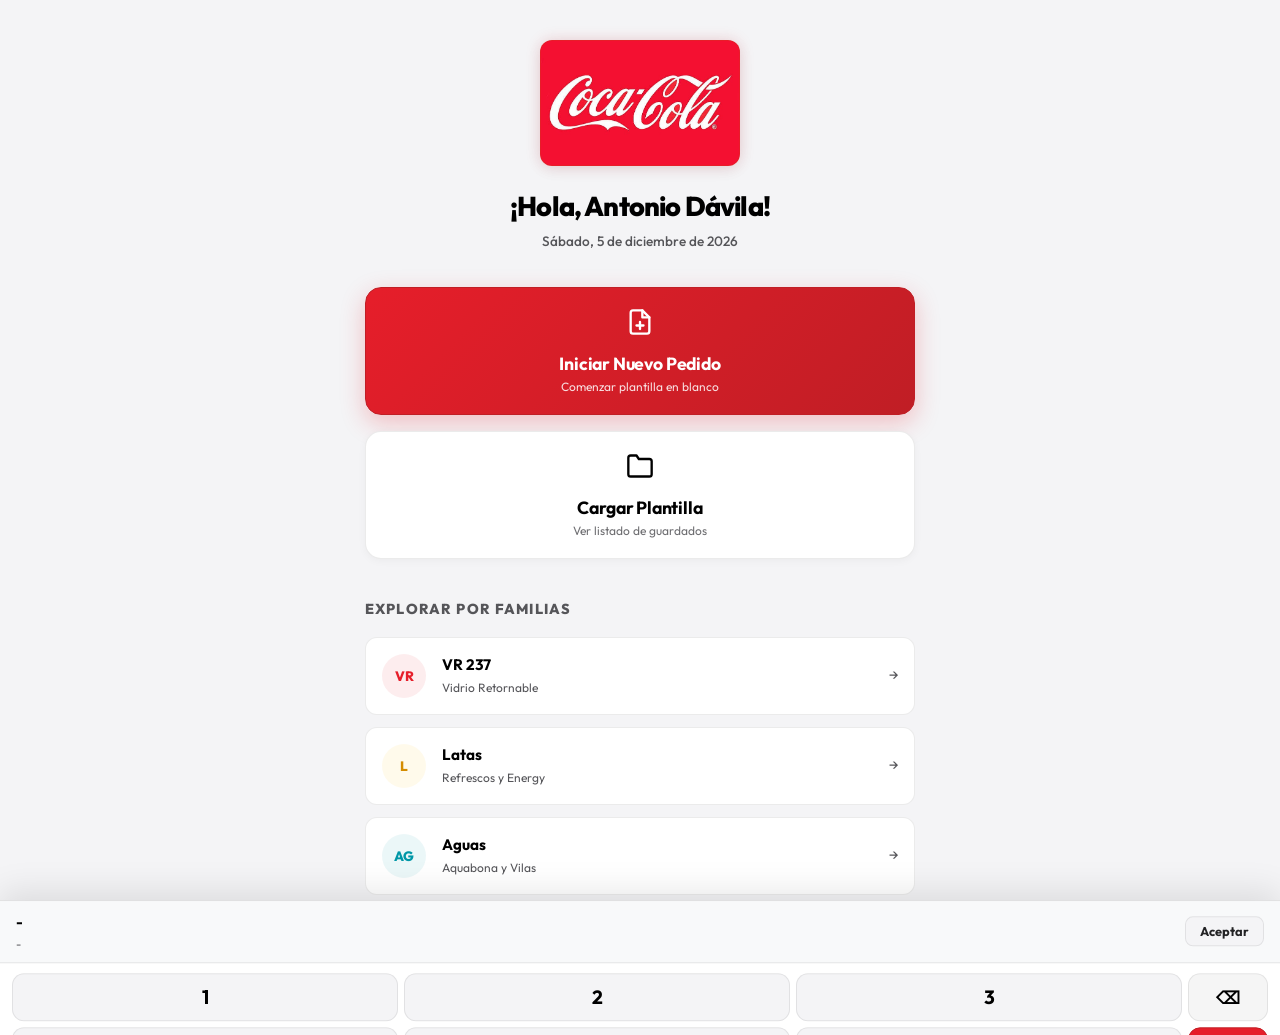
==== index.html @ 8aaececc "Add files via upload" ====
<!DOCTYPE html>
<html lang="es">
<head>
  <meta charset="UTF-8">
  <meta name="viewport" content="width=device-width, initial-scale=1.0, maximum-scale=1.0, user-scalable=no, viewport-fit=cover">
  <meta name="apple-mobile-web-app-capable" content="yes">
  <meta name="apple-mobile-web-app-status-bar-style" content="default">
  <meta name="apple-mobile-web-app-title" content="Coca-Cola Plantillas">
  <meta name="theme-color" content="#F4F4F6">
  <link rel="manifest" href="manifest.json">
  <meta name="format-detection" content="telephone=no">
  <title>Coca-Cola Plantillas</title>
  <link rel="icon" href="assets/icon.svg" type="image/svg+xml">
  <link rel="apple-touch-icon" href="assets/cocacola_icon.png">
  <link rel="preconnect" href="https://fonts.googleapis.com">
  <link rel="preconnect" href="https://fonts.gstatic.com" crossorigin>
  <link href="https://fonts.googleapis.com/css2?family=Outfit:wght@300;400;500;600;700;800&display=swap" rel="stylesheet">
  <link rel="stylesheet" href="css/styles.css">
</head>
<body>

  <!-- Dashboard de Bienvenida -->
  <div id="dashboard-view" class="dashboard-view">
    <div class="dashboard-content">
      <div class="dashboard-header">
        <div class="dashboard-brand-banner">
          <img src="assets/logo.jpg" alt="Coca-Cola" class="brand-logo-img">
        </div>
        <h1 class="welcome-title" id="welcome-title">¡Hola, Antonio Dávila!</h1>
        <p class="welcome-date" id="welcome-date">-</p>
      </div>
      
      <div class="dashboard-actions-grid">
        <button class="dash-btn btn-primary-dash" onclick="startOrder('all')">
          <span class="dash-btn-icon">
            <svg width="28" height="28" viewBox="0 0 24 24" fill="none" stroke="currentColor" stroke-width="2" stroke-linecap="round" stroke-linejoin="round" style="display: block; margin: 0 auto 8px;">
              <path d="M14 2H6a2 2 0 0 0-2 2v16a2 2 0 0 0 2 2h12a2 2 0 0 0 2-2V8z"></path>
              <polyline points="14 2 14 8 20 8"></polyline>
              <line x1="12" y1="18" x2="12" y2="12"></line>
              <line x1="9" y1="15" x2="15" y2="15"></line>
            </svg>
          </span>
          <span class="dash-btn-text">Iniciar Nuevo Pedido</span>
          <span class="dash-btn-sub">Comenzar plantilla en blanco</span>
        </button>
        
        <button class="dash-btn btn-secondary-dash" onclick="showLoadModal()">
          <span class="dash-btn-icon">
            <svg width="28" height="28" viewBox="0 0 24 24" fill="none" stroke="currentColor" stroke-width="2" stroke-linecap="round" stroke-linejoin="round" style="display: block; margin: 0 auto 8px;">
              <path d="M22 19a2 2 0 0 1-2 2H4a2 2 0 0 1-2-2V5a2 2 0 0 1 2-2h5l2 3h9a2 2 0 0 1 2 2z"></path>
            </svg>
          </span>
          <span class="dash-btn-text">Cargar Plantilla</span>
          <span class="dash-btn-sub">Ver listado de guardados</span>
        </button>
      </div>
      
      <div class="dashboard-section-title">Explorar por Familias</div>
      <div class="dashboard-groups-grid">
        <div class="dash-group-card card-vr237" onclick="startOrder('vr237')">
          <div class="dash-card-icon" style="color: var(--red); font-size: 0.85rem; font-weight: 800;">VR</div>
          <div class="dash-card-info">
            <span class="dash-card-name">VR 237</span>
            <span class="dash-card-desc">Vidrio Retornable</span>
          </div>
          <div class="dash-card-arrow">&rarr;</div>
        </div>
        
        <div class="dash-group-card card-latas" onclick="startOrder('latas')">
          <div class="dash-card-icon" style="color: var(--gold); font-size: 0.85rem; font-weight: 800;">L</div>
          <div class="dash-card-info">
            <span class="dash-card-name">Latas</span>
            <span class="dash-card-desc">Refrescos y Energy</span>
          </div>
          <div class="dash-card-arrow">&rarr;</div>
        </div>
        
        <div class="dash-group-card card-agua" onclick="startOrder('agua')">
          <div class="dash-card-icon" style="color: var(--teal); font-size: 0.85rem; font-weight: 800;">AG</div>
          <div class="dash-card-info">
            <span class="dash-card-name">Aguas</span>
            <span class="dash-card-desc">Aquabona y Vilas</span>
          </div>
          <div class="dash-card-arrow">&rarr;</div>
        </div>
      </div>
    </div>
  </div>

  <!-- Vista del Catálogo (Oculta al inicio) -->
  <div id="catalog-view" class="catalog-view hidden">
    <header id="app-header">
      <div class="header-left">
        <div class="logo-area circle-logo-container">
          <img src="assets/logo.jpg" alt="Coca-Cola" class="header-logo-img">
        </div>
        <div class="header-title-group">
          <div class="header-title-row">
            <h1 class="header-title">Plantilla de Pedidos</h1>
            <span class="header-badge-c">
              <span class="status-dot"></span>
              <span id="currentLocationText">Badajoz</span>
            </span>
          </div>
          <span class="header-date" id="currentDate"></span>
        </div>
        <div class="header-summary-group hidden" id="headerSummaryGroup">
          <span class="header-summary-text" id="headerSummaryText">Cliente • 0 Cajas • 0,00 €</span>
        </div>
      </div>
      <div class="header-actions">
        <div class="header-btn-group">
          <button class="header-btn" id="btnNew" title="Nueva plantilla">
            <svg width="18" height="18" viewBox="0 0 24 24" fill="none" stroke="currentColor" stroke-width="2" stroke-linecap="round">
              <line x1="12" y1="5" x2="12" y2="19"></line>
              <line x1="5" y1="12" x2="19" y2="12"></line>
            </svg>
          </button>
          <button class="header-btn" id="btnClearQty" title="Poner cantidades a cero">
            <svg width="18" height="18" viewBox="0 0 24 24" fill="none" stroke="currentColor" stroke-width="2" stroke-linecap="round" stroke-linejoin="round">
              <path d="M18.42 15.61a2.1 2.1 0 0 1 0 2.97L15.97 21H3v-4.5L13.1 6.4a2.1 2.1 0 0 1 2.97 0z"></path>
              <path d="M9 15h12"></path>
            </svg>
          </button>
          <button class="header-btn" id="btnSave" title="Guardar plantilla">
            <svg width="18" height="18" viewBox="0 0 24 24" fill="none" stroke="currentColor" stroke-width="2" stroke-linecap="round" stroke-linejoin="round">
              <path d="M19 21H5a2 2 0 0 1-2-2V5a2 2 0 0 1 2-2h11l5 5v11a2 2 0 0 1-2 2z"></path>
              <polyline points="17 21 17 13 7 13 7 21"></polyline>
              <polyline points="7 3 7 8 15 8"></polyline>
            </svg>
          </button>
          <button class="header-btn" id="btnLoad" title="Cargar plantilla">
            <svg width="18" height="18" viewBox="0 0 24 24" fill="none" stroke="currentColor" stroke-width="2" stroke-linejoin="round">
              <path d="M22 19a2 2 0 0 1-2 2H4a2 2 0 0 1-2-2V5a2 2 0 0 1 2-2h5l2 3h9a2 2 0 0 1 2 2z"></path>
            </svg>
          </button>
          <button class="header-btn" id="btnPrint" title="Generar PDF / Imprimir">
            <svg width="18" height="18" viewBox="0 0 24 24" fill="none" stroke="currentColor" stroke-width="2" stroke-linecap="round" stroke-linejoin="round">
              <polyline points="6 9 6 2 18 2 18 9"></polyline>
              <path d="M6 18H4a2 2 0 0 1-2-2v-5a2 2 0 0 1 2-2h16a2 2 0 0 1 2 2v5a2 2 0 0 1-2 2h-2"></path>
              <rect x="6" y="14" width="12" height="8"></rect>
            </svg>
          </button>
        </div>
      </div>
    </header>

    <section id="client-info">
      <div class="client-info-row">
        <input type="text" id="clientName" class="client-input" placeholder="Nombre del cliente..." autocomplete="off" spellcheck="false">
        <input type="date" id="effectiveDate" class="date-input">
      </div>
      <div class="client-notes-container">
        <textarea id="orderNotes" class="notes-input" placeholder="Notas y observaciones del pedido (ej: Entregar por la tarde)..." rows="2" autocomplete="off" spellcheck="false"></textarea>
      </div>
    </section>

    <!-- Rápido buscador instantáneo -->
    <div id="search-container" class="search-container">
      <div class="search-box">
        <svg class="search-icon" width="16" height="16" viewBox="0 0 24 24" fill="none" stroke="currentColor" stroke-width="2.5" stroke-linecap="round" stroke-linejoin="round">
          <circle cx="11" cy="11" r="8"></circle>
          <line x1="21" y1="21" x2="16.65" y2="16.65"></line>
        </svg>
        <input type="text" id="searchInput" placeholder="Buscar producto o formato..." autocomplete="off" spellcheck="false">
        <button id="btnClearSearch" class="btn-clear-search hidden">&times;</button>
      </div>
    </div>

    <!-- Navegación táctil por pestañas de formatos -->
    <div id="group-tabs" class="group-tabs">
      <button class="tab-btn active" data-group="all">Todos</button>
      <button class="tab-btn btn-tab-review" data-group="review">Revisión</button>
      <button class="tab-btn" data-group="vr237">VR 237</button>
      <button class="tab-btn" data-group="vr350">VR 350</button>
      <button class="tab-btn" data-group="latas">Latas</button>
      <button class="tab-btn" data-group="medio_litro">Medio L.</button>
      <button class="tab-btn" data-group="dos_litros">2 Litros</button>
      <button class="tab-btn" data-group="zumos">Zumos</button>
      <button class="tab-btn" data-group="agua">Agua</button>
      <button class="tab-btn" data-group="otros">Otros</button>
    </div>

    <main id="product-container">
      <!-- Categories rendered by JavaScript -->
    </main>

    <footer id="totals-bar">
      <div class="totals-content">
        <div class="total-item">
          <span class="total-label">Cajas</span>
          <span class="total-value" id="totalCajas">0</span>
        </div>
        <div class="total-item">
          <span class="total-label">Unidades</span>
          <span class="total-value" id="totalUnidades">0</span>
        </div>
        <div class="total-item">
          <span class="total-label">Fact. Bruta</span>
          <span class="total-value" id="totalBruta">0,00 €</span>
        </div>
        <div class="total-item">
          <span class="total-label">Fact. Neta</span>
          <span class="total-value total-neta" id="totalNeta">0,00 €</span>
        </div>
      </div>
    </footer>

    <!-- Botones Flotantes (FABs) de Compartir -->
    <button id="fab-whatsapp" class="fab-whatsapp" title="Compartir por WhatsApp">
      <svg viewBox="0 0 24 24" width="28" height="28" fill="white">
        <path d="M17.472 14.382c-.297-.149-1.758-.867-2.03-.967-.273-.099-.471-.148-.67.15-.197.297-.767.966-.94 1.164-.173.199-.347.223-.644.075-.297-.15-1.255-.463-2.39-1.475-.883-.788-1.48-1.761-1.653-2.059-.173-.297-.018-.458.13-.606.134-.133.298-.347.446-.52.149-.174.198-.298.298-.497.099-.198.05-.371-.025-.52-.075-.149-.669-1.612-.916-2.207-.242-.579-.487-.5-.669-.51-.173-.008-.371-.01-.57-.01-.198 0-.52.074-.792.372-.272.297-1.04 1.016-1.04 2.479 0 1.462 1.065 2.875 1.213 3.074.149.198 2.096 3.2 5.077 4.487.709.306 1.262.489 1.694.625.712.227 1.36.195 1.871.118.571-.085 1.758-.719 2.006-1.413.248-.694.248-1.289.173-1.413-.074-.124-.272-.198-.57-.347m-5.421 7.403h-.004a9.87 9.87 0 0 1-5.031-1.378l-.361-.214-3.741.982.998-3.648-.235-.374a9.86 9.86 0 0 1-1.51-5.26c.001-5.45 4.436-9.884 9.888-9.884 2.64 0 5.122 1.03 6.988 2.898a9.825 9.825 0 0 1 2.893 6.994c-.003 5.45-4.437 9.884-9.885 9.884m8.413-18.297A11.815 11.815 0 0 0 12.05 0C5.495 0 .16 5.335.157 11.892c0 2.096.547 4.142 1.588 5.945L.057 24l6.305-1.654a11.882 11.882 0 0 0 5.683 1.448h.005c6.554 0 11.89-5.335 11.893-11.893a11.821 11.821 0 0 0-3.48-8.413z"/>
      </svg>
    </button>
    <button id="fab-email" class="fab-email" title="Compartir por Correo (Propuesta)">
      <svg viewBox="0 0 24 24" width="26" height="26" fill="white">
        <path d="M20 4H4c-1.1 0-1.99.9-1.99 2L2 18c0 1.1.9 2 2 2h16c1.1 0 2-.9 2-2V6c0-1.1-.9-2-2-2zm0 4l-8 5-8-5V6l8 5 8-5v2z"/>
      </svg>
    </button>
    <button id="fab-catalog" class="fab-catalog" title="Ver Catálogo Oficial 2025">
      <svg viewBox="0 0 24 24" width="26" height="26" fill="white">
        <path d="M4 6H2v14c0 1.1.9 2 2 2h14v-2H4V6zm16-4H8c-1.1 0-2 .9-2 2v12c0 1.1.9 2 2 2h12c1.1 0 2-.9 2-2V4c0-1.1-.9-2-2-2zm-1 9H9V9h10v2zm-4 4H9v-2h6v2zm4-8H9V5h10v2z"/>
      </svg>
    </button>
  </div>

  <!-- Modal del Catálogo (Pantalla Completa) -->
  <div id="catalog-modal" class="catalog-modal hidden">
    <div class="catalog-modal-content">
      <div class="catalog-modal-header">
        <h3>Catálogo de Productos 2025</h3>
        <button class="catalog-modal-close" onclick="closeCatalogModal()">&times;</button>
      </div>
      <div class="catalog-modal-nav">
        <div class="nav-group">
          <span class="nav-group-title">Alimentación:</span>
          <button class="nav-page-btn" data-page="4" onclick="jumpToCatalogPage(4)">Refrescos</button>
          <button class="nav-page-btn" data-page="6" onclick="jumpToCatalogPage(6)">Deportes/Té</button>
          <button class="nav-page-btn" data-page="7" onclick="jumpToCatalogPage(7)">Mixers/Energy</button>
          <button class="nav-page-btn" data-page="9" onclick="jumpToCatalogPage(9)">Aguas</button>
        </div>
        <div class="nav-group">
          <span class="nav-group-title">Hostelería:</span>
          <button class="nav-page-btn" data-page="10" onclick="jumpToCatalogPage(10)">Refrescos</button>
          <button class="nav-page-btn" data-page="11" onclick="jumpToCatalogPage(11)">Zumos/Té</button>
          <button class="nav-page-btn" data-page="12" onclick="jumpToCatalogPage(12)">Mixers/Energy</button>
          <button class="nav-page-btn" data-page="13" onclick="jumpToCatalogPage(13)">Aguas</button>
        </div>
      </div>
      <div class="catalog-modal-body">
        <iframe id="catalog-iframe" src="" class="catalog-iframe"></iframe>
      </div>
    </div>
  </div>

  <!-- Teclado Numérico Virtual Táctil -->
  <div id="virtual-keypad" class="virtual-keypad">
    <div class="keypad-header">
      <div class="keypad-product-info">
        <div id="keypad-product-name" class="keypad-product-name">-</div>
        <div id="keypad-product-details" class="keypad-product-details">-</div>
      </div>
      <button class="btn-keypad-close" id="btnKeypadClose">Aceptar</button>
    </div>
    <div class="keypad-grid">
      <button class="keypad-key" data-val="1">1</button>
      <button class="keypad-key" data-val="2">2</button>
      <button class="keypad-key" data-val="3">3</button>
      <button class="keypad-key btn-delete-key" data-val="backspace">⌫</button>
      <button class="keypad-key" data-val="4">4</button>
      <button class="keypad-key" data-val="5">5</button>
      <button class="keypad-key" data-val="6">6</button>
      <button class="keypad-key btn-action-key" id="btnKeypadNext">Sig. ➡️</button>
      <button class="keypad-key" data-val="7">7</button>
      <button class="keypad-key" data-val="8">8</button>
      <button class="keypad-key" data-val="9">9</button>
      <button class="keypad-key" data-val="-">−</button>
      <button class="keypad-key btn-zero" data-val="0">0</button>
      <button class="keypad-key" data-val=".">.</button>
    </div>
  </div>

  <!-- Modal overlay -->
  <div id="modal-overlay" class="modal-overlay hidden">
    <div class="modal" id="modal-content">
      <div class="modal-header">
        <h3 id="modal-title">Plantillas Guardadas</h3>
        <button class="modal-close" onclick="closeModal()">&times;</button>
      </div>
      <div class="modal-body" id="modal-body">
        <!-- Dynamic content -->
      </div>
      <div class="modal-footer" id="modal-footer">
        <button type="button" class="btn-backup-export" onclick="exportBackup()" title="Exportar copia de seguridad a un archivo">Exportar Copia</button>
        <button type="button" class="btn-backup-import" onclick="triggerImport()" title="Importar copia de seguridad desde un archivo">Importar Copia</button>
        <input type="file" id="import-file-input" style="display: none;" onchange="importBackup(this)" accept=".json">
      </div>
    </div>
  </div>

  <!-- Contenedor para la generación e impresión del PDF (oculto en pantalla) -->
  <div id="print-area"></div>

  <script src="js/data.js"></script>
  <script src="js/app.js"></script>
</body>
</html>
---- css/styles.css ----
/* ============================================================
   COCA-COLA PLANTILLAS — Premium Light Theme
   ============================================================ */

:root {
  --bg-primary: #F4F4F6;
  --bg-secondary: #FFFFFF;
  --bg-card: #FFFFFF;
  --bg-card-hover: #F8F9FA;
  --bg-input: rgba(230, 30, 42, 0.04);
  --text-primary: #000000;
  --text-secondary: #222224;
  --text-tertiary: #555559;
  --red: #E61E2A;
  --red-light: #C01E25;
  --red-glow: rgba(230, 30, 42, 0.12);
  --blue: #1565C0;
  --teal: #0097A7;
  --green: #25D366;
  --gold: #D48C00;
  --border: rgba(0, 0, 0, 0.08);
  --border-light: rgba(0, 0, 0, 0.12);
  --radius-sm: 8px;
  --radius-md: 12px;
  --radius-lg: 16px;
  --radius-xl: 20px;
  --shadow-sm: 0 2px 8px rgba(0,0,0,0.04);
  --shadow-md: 0 4px 16px rgba(0,0,0,0.06);
  --shadow-lg: 0 8px 32px rgba(0,0,0,0.08);
  --transition: all 0.2s cubic-bezier(0.4, 0, 0.2, 1);
  --safe-bottom: env(safe-area-inset-bottom, 0px);
}

/* ---- Reset & Base ---- */
*, *::before, *::after {
  margin: 0;
  padding: 0;
  box-sizing: border-box;
}

html {
  scroll-behavior: smooth;
  -webkit-text-size-adjust: 100%;
}

body {
  background: var(--bg-primary);
  font-family: 'Outfit', -apple-system, BlinkMacSystemFont, 'Segoe UI', Roboto, sans-serif;
  color: var(--text-primary);
  line-height: 1.5;
  -webkit-font-smoothing: antialiased;
  -moz-osx-font-smoothing: grayscale;
  overflow-x: hidden;
  padding-bottom: 100px;
}

/* Hide scrollbars */
body::-webkit-scrollbar { display: none; }
body { -ms-overflow-style: none; scrollbar-width: none; }

/* ============================================================
   HEADER
   ============================================================ */
#app-header {
  position: sticky;
  top: 0;
  z-index: 100;
  display: flex;
  align-items: center;
  justify-content: space-between;
  height: 60px;
  padding: 0 16px;
  background: rgba(255, 255, 255, 0.85);
  backdrop-filter: blur(20px);
  -webkit-backdrop-filter: blur(20px);
  border-bottom: 2px solid transparent;
  border-image: linear-gradient(90deg, var(--red), var(--red-light), var(--red)) 1;
}

.header-left {
  display: flex;
  align-items: center;
  gap: 12px;
  min-width: 0;
}

.logo-area {
  flex-shrink: 0;
}

.logo-icon {
  width: 36px;
  height: 36px;
}

.header-title-group {
  display: flex;
  flex-direction: column;
  min-width: 0;
}

.header-title {
  font-size: 1.15rem;
  font-weight: 800;
  color: var(--text-primary);
  white-space: nowrap;
  overflow: hidden;
  text-overflow: ellipsis;
  letter-spacing: -0.02em;
}

.header-date {
  font-size: 0.72rem;
  color: var(--text-tertiary);
  font-weight: 500;
  white-space: nowrap;
  margin-top: 2px;
}

.header-title-row {
  display: flex;
  align-items: center;
  gap: 8px;
}

.header-badge-c {
  display: inline-flex;
  align-items: center;
  gap: 6px;
  padding: 2px 8px;
  font-size: 0.68rem;
  font-weight: 700;
  text-transform: uppercase;
  letter-spacing: 0.03em;
  color: var(--text-tertiary);
  background: rgba(0, 0, 0, 0.05);
  border: 1px solid var(--border);
  border-radius: 12px;
  line-height: 1;
  flex-shrink: 0;
}

.status-dot {
  width: 6.5px;
  height: 6.5px;
  background: #25D366; /* Green status dot */
  border-radius: 50%;
  box-shadow: 0 0 6px #25D366;
  animation: status-pulse 2s infinite;
  will-change: transform, box-shadow;
  -webkit-backface-visibility: hidden;
  backface-visibility: hidden;
  transform: translate3d(0, 0, 0);
}

@keyframes status-pulse {
  0% {
    transform: translate3d(0, 0, 0) scale3d(0.95, 0.95, 1);
    box-shadow: 0 0 0 0 rgba(37, 211, 102, 0.7);
  }
  70% {
    transform: translate3d(0, 0, 0) scale3d(1, 1, 1);
    box-shadow: 0 0 0 4px rgba(37, 211, 102, 0);
  }
  100% {
    transform: translate3d(0, 0, 0) scale3d(0.95, 0.95, 1);
    box-shadow: 0 0 0 0 rgba(37, 211, 102, 0);
  }
}

.circle-logo-container {
  display: flex;
  align-items: center;
  justify-content: center;
  width: 38px;
  height: 38px;
  background: var(--red);
  border-radius: 50%;
  padding: 3px;
  box-shadow: var(--shadow-sm);
  flex-shrink: 0;
  transition: transform 0.25s cubic-bezier(0.4, 0, 0.2, 1);
}

.circle-logo-container:hover {
  transform: scale(1.05);
}

.circle-logo-container .header-logo-img {
  width: 100%;
  height: 100%;
  object-fit: contain;
  border-radius: 50%;
  border: none;
  box-shadow: none;
  transform: none;
  transition: none;
}

.header-actions {
  display: flex;
  align-items: center;
  flex-shrink: 0;
}

.header-btn-group {
  display: flex;
  background: rgba(0, 0, 0, 0.04);
  border: 1px solid var(--border);
  border-radius: var(--radius-sm);
  padding: 2px;
  gap: 2px;
}

.header-btn-group .header-btn {
  width: 36px;
  height: 36px;
  display: flex;
  align-items: center;
  justify-content: center;
  border: none;
  border-radius: 6px;
  background: transparent;
  color: var(--text-secondary);
  cursor: pointer;
  transition: var(--transition);
  box-shadow: none;
}

.header-btn-group .header-btn:hover {
  background: rgba(0, 0, 0, 0.05);
  color: var(--text-primary);
  box-shadow: none;
}

.header-btn-group .header-btn:active {
  background: rgba(0, 0, 0, 0.1);
  transform: scale(0.95);
}

/* ============================================================
   CLIENT INFO
   ============================================================ */
#client-info {
  display: flex;
  flex-direction: column;
  gap: 12px;
  padding: 16px;
}

.client-info-row {
  display: flex;
  flex-direction: row;
  gap: 12px;
  width: 100%;
}

.client-notes-container {
  width: 100%;
}

.notes-input {
  width: 100%;
  min-height: 60px;
  max-height: 120px;
  padding: 10px 14px;
  background: var(--bg-secondary);
  border: 1.5px solid rgba(0, 0, 0, 0.15);
  border-radius: var(--radius-md);
  color: var(--text-primary);
  font-family: inherit;
  font-size: 0.9rem;
  font-weight: 500;
  outline: none;
  resize: vertical;
  transition: var(--transition);
  box-shadow: var(--shadow-sm);
}

.notes-input::placeholder {
  color: var(--text-tertiary);
  opacity: 0.7;
}

.notes-input:focus {
  border-color: var(--red);
  box-shadow: 0 0 0 3px var(--red-glow);
  background: var(--bg-secondary);
}

.client-input,
.date-input {
  flex: 1;
  height: 44px;
  padding: 0 14px;
  background: var(--bg-secondary);
  border: 1.5px solid rgba(0, 0, 0, 0.15);
  border-radius: var(--radius-md);
  color: var(--text-primary);
  font-family: 'Outfit', sans-serif;
  font-size: 1rem;
  font-weight: 600;
  outline: none;
  transition: var(--transition);
  box-shadow: var(--shadow-sm);
}

.client-input::placeholder {
  color: var(--text-tertiary);
  font-weight: 400;
  opacity: 0.7;
}

.client-input:focus,
.date-input:focus {
  border-color: var(--red);
  box-shadow: 0 0 0 3px var(--red-glow);
  background: var(--bg-secondary);
}

.date-input {
  max-width: 180px;
  color-scheme: light;
}

/* ============================================================
   GROUP HEADERS
   ============================================================ */
.group-header {
  padding: 10px 16px;
  font-weight: 800;
  font-size: 0.95rem;
  text-transform: uppercase;
  letter-spacing: 0.1em;
  color: var(--group-color, var(--text-primary));
  background: linear-gradient(90deg, color-mix(in srgb, var(--group-color, #fff) 10%, transparent), transparent);
  border-left: 4px solid var(--group-color, var(--red));
  margin: 20px 16px 4px 16px;
  border-radius: 0 var(--radius-sm) var(--radius-sm) 0;
  display: flex;
  align-items: center;
  gap: 8px;
  position: relative;
  overflow: hidden;
}

.group-header span {
  font-size: 1.1rem;
}

/* ============================================================
   CATEGORY SECTIONS
   ============================================================ */
.category-section {
  margin: 8px 16px;
  border-radius: var(--radius-lg);
  overflow: hidden;
  border: 1px solid var(--border);
  background: var(--bg-card);
}

.category-header {
  padding: 14px 16px;
  display: flex;
  justify-content: space-between;
  align-items: center;
  background: color-mix(in srgb, var(--cat-color, var(--red)) 8%, transparent);
  border-left: 3px solid var(--cat-color, var(--red));
  cursor: pointer;
  user-select: none;
  -webkit-user-select: none;
  transition: var(--transition);
}

.category-header:hover {
  background: color-mix(in srgb, var(--cat-color, var(--red)) 12%, transparent);
}

.category-header:active {
  background: color-mix(in srgb, var(--cat-color, var(--red)) 16%, transparent);
}

.category-title {
  display: flex;
  flex-direction: column;
  gap: 2px;
  min-width: 0;
}

.cat-name {
  font-weight: 700;
  font-size: 1.05rem;
  color: var(--text-primary);
  white-space: nowrap;
  overflow: hidden;
  text-overflow: ellipsis;
}

.cat-count {
  font-size: 0.9rem;
  font-weight: 600;
  color: var(--text-secondary);
  font-weight: 400;
}

.category-right {
  display: flex;
  align-items: center;
  gap: 12px;
  flex-shrink: 0;
}

.cat-total {
  font-size: 0.95rem;
  font-weight: 600;
  color: var(--text-secondary);
  font-variant-numeric: tabular-nums;
}

.chevron {
  font-size: 1rem;
  color: var(--text-secondary);
  transition: transform 0.3s cubic-bezier(0.4, 0, 0.2, 1);
  display: inline-block;
}

.chevron.rotated {
  transform: rotate(90deg);
}

/* ---- Category Body (Collapsible) ---- */
.category-body {
  max-height: 0;
  overflow: hidden;
  opacity: 0;
  transition: max-height 0.35s cubic-bezier(0.4, 0, 0.2, 1),
              opacity 0.25s ease;
}

.category-body.expanded {
  max-height: 5000px;
  opacity: 1;
}

/* ============================================================
   PRODUCT TABLE
   ============================================================ */
.product-table {
  width: 100%;
  border-collapse: separate;
  border-spacing: 0;
}

.product-table thead {
  background: var(--bg-secondary);
  position: sticky;
  top: 0;
  z-index: 5;
}

.product-table thead th {
  padding: 8px 10px;
  font-size: 0.9rem;
  font-weight: 600;
  font-weight: 700;
  text-transform: uppercase;
  letter-spacing: 0.05em;
  color: var(--text-secondary);
  text-align: left;
  white-space: nowrap;
  border-bottom: 1px solid var(--border);
}

.product-table thead th.input-col {
  text-align: center;
}

.product-table tbody tr {
  border-bottom: 1px solid var(--border);
  transition: var(--transition);
}

.product-table tbody tr:last-child {
  border-bottom: none;
}

.product-table tbody tr:hover {
  background: var(--bg-card-hover);
}

.product-table tbody td {
  padding: 8px 10px;
  font-size: 0.95rem;
  vertical-align: middle;
  white-space: nowrap;
}

/* Marca cell */
.marca-cell {
  font-weight: 600;
  color: var(--text-primary);
  min-width: 140px;
}

/* Center aligned cells */
.center {
  text-align: center;
  color: var(--text-secondary);
}

/* Input cells */
.input-cell {
  text-align: center;
  background: var(--bg-input);
}

.qty-input,
.dto-input {
  width: 60px;
  height: 32px;
  text-align: center;
  background: transparent;
  border: 1px solid rgba(255, 59, 74, 0.2);
  border-radius: var(--radius-sm);
  color: #000000;
  font-family: 'Outfit', sans-serif;
  font-weight: 700;
  font-size: 0.95rem;
  outline: none;
  transition: var(--transition);
  -moz-appearance: textfield;
}

.qty-input::-webkit-outer-spin-button,
.qty-input::-webkit-inner-spin-button,
.dto-input::-webkit-outer-spin-button,
.dto-input::-webkit-inner-spin-button {
  -webkit-appearance: none;
  margin: 0;
}

.qty-input::placeholder,
.dto-input::placeholder {
  color: rgba(255, 59, 74, 0.25);
  font-weight: 400;
}

.qty-input:focus,
.dto-input:focus {
  border-color: var(--red);
  box-shadow: 0 0 0 3px var(--red-glow);
}

/* Calculated cells */
.calc-cell {
  color: var(--text-secondary);
  font-variant-numeric: tabular-nums;
  text-align: right;
  font-size: 0.9rem;
  font-weight: 600;
}

.calc-cell.has-value {
  color: var(--text-primary);
}

.netocaja-cell.has-value {
  color: #2E7D32 !important; /* Elegant green for high contrast on light background */
  font-weight: 700;
}

/* Active row highlight */
.active-row {
  border-left: 3px solid var(--red-light) !important;
  background: var(--bg-card-hover) !important;
}

/* ============================================================
   TOTALS BAR
   ============================================================ */
#totals-bar {
  position: fixed;
  bottom: 0;
  left: 0;
  right: 0;
  z-index: 100;
  background: rgba(255, 255, 255, 0.92);
  backdrop-filter: blur(20px);
  -webkit-backdrop-filter: blur(20px);
  border-top: 1px solid var(--border-light);
  padding: 12px 16px;
}

#totals-bar::before {
  content: '';
  position: absolute;
  top: 0;
  left: 0;
  right: 0;
  height: 1px;
  background: linear-gradient(90deg, transparent, var(--red), var(--red-light), var(--red), transparent);
}

.totals-content {
  display: flex;
  justify-content: space-around;
  align-items: center;
  max-width: 600px;
  margin: 0 auto;
}

.total-item {
  display: flex;
  flex-direction: column;
  align-items: center;
  gap: 2px;
}

.total-label {
  font-size: 0.75rem;
  color: var(--text-secondary);
  text-transform: uppercase;
  letter-spacing: 0.05em;
  font-weight: 500;
}

.total-value {
  font-size: 1.15rem;
  font-weight: 800;
  color: var(--text-primary);
  font-variant-numeric: tabular-nums;
  transition: var(--transition);
}

.total-neta {
  color: var(--red-light);
}

/* ============================================================
   WHATSAPP FAB
   ============================================================ */
.fab-whatsapp {
  position: fixed;
  bottom: 90px;
  right: 20px;
  width: 56px;
  height: 56px;
  border-radius: 50%;
  background: var(--green);
  color: white;
  border: none;
  box-shadow: 0 4px 20px rgba(37, 211, 102, 0.4);
  display: flex;
  align-items: center;
  justify-content: center;
  cursor: pointer;
  z-index: 99;
  transition: var(--transition);
}

.fab-whatsapp:hover {
  transform: scale(1.1);
  box-shadow: 0 6px 28px rgba(37, 211, 102, 0.55);
}

.fab-whatsapp:active {
  transform: scale(0.95);
}

/* ============================================================
   EMAIL FAB
   ============================================================ */
.fab-email {
  position: fixed;
  bottom: 156px;
  right: 20px;
  width: 56px;
  height: 56px;
  border-radius: 50%;
  background: var(--red-light);
  color: white;
  border: none;
  box-shadow: 0 4px 20px rgba(192, 30, 37, 0.3);
  display: flex;
  align-items: center;
  justify-content: center;
  cursor: pointer;
  z-index: 99;
  transition: var(--transition);
}

.fab-email:hover {
  transform: scale(1.1);
  box-shadow: 0 6px 28px rgba(192, 30, 37, 0.45);
  background: var(--red);
}

.fab-email:active {
  transform: scale(0.95);
}

/* ============================================================
   CATALOG FAB
   ============================================================ */
.fab-catalog {
  position: fixed;
  bottom: 222px;
  right: 20px;
  width: 56px;
  height: 56px;
  border-radius: 50%;
  background: var(--blue);
  color: white;
  border: none;
  box-shadow: 0 4px 20px rgba(21, 101, 192, 0.4);
  display: flex;
  align-items: center;
  justify-content: center;
  cursor: pointer;
  z-index: 99;
  transition: var(--transition);
}

.fab-catalog:hover {
  transform: scale(1.1);
  box-shadow: 0 6px 28px rgba(21, 101, 192, 0.55);
}

.fab-catalog:active {
  transform: scale(0.95);
}

.fab-catalog svg {
  width: 26px;
  height: 26px;
}

/* ============================================================
   CATALOG MODAL (FULLSCREEN)
   ============================================================ */
.catalog-modal {
  position: fixed;
  top: 0;
  left: 0;
  width: 100vw;
  height: 100vh;
  background: rgba(0, 0, 0, 0.85);
  backdrop-filter: blur(10px);
  -webkit-backdrop-filter: blur(10px);
  display: flex;
  align-items: center;
  justify-content: center;
  z-index: 200;
}

.catalog-modal.hidden {
  display: none !important;
}

.catalog-modal-content {
  width: 95vw;
  height: 92vh;
  background: var(--bg-card);
  border: 1px solid var(--border-light);
  border-radius: var(--radius-lg);
  display: flex;
  flex-direction: column;
  overflow: hidden;
  box-shadow: var(--shadow-lg);
}

.catalog-modal-header {
  display: flex;
  align-items: center;
  justify-content: space-between;
  padding: 16px 24px;
  border-bottom: 1px solid var(--border);
  background: var(--bg-secondary);
}

.catalog-modal-header h3 {
  margin: 0;
  font-size: 1.15rem;
  font-weight: 700;
  color: var(--text-primary);
}

.catalog-modal-close {
  background: transparent;
  border: none;
  color: var(--text-secondary);
  font-size: 2rem;
  line-height: 1;
  cursor: pointer;
  padding: 0;
  transition: var(--transition);
  display: flex;
  align-items: center;
  justify-content: center;
  width: 36px;
  height: 36px;
  border-radius: 50%;
}

.catalog-modal-close:hover {
  color: var(--red-light);
  background: rgba(255, 255, 255, 0.05);
}

.catalog-modal-nav {
  display: flex;
  flex-wrap: wrap;
  gap: 16px;
  padding: 12px 24px;
  background: var(--bg-card);
  border-bottom: 1px solid var(--border);
  align-items: center;
}

.nav-group {
  display: flex;
  align-items: center;
  gap: 8px;
}

.nav-group-title {
  font-size: 0.8rem;
  font-weight: 700;
  color: var(--text-secondary);
  text-transform: uppercase;
  letter-spacing: 0.05em;
}

.nav-page-btn {
  background: rgba(255, 255, 255, 0.05);
  border: 1px solid var(--border);
  color: var(--text-primary);
  padding: 6px 12px;
  font-size: 0.85rem;
  border-radius: var(--radius-sm);
  cursor: pointer;
  transition: var(--transition);
  font-family: inherit;
}

.nav-page-btn:hover {
  background: var(--blue);
  border-color: var(--blue);
  transform: translateY(-1px);
}

.nav-page-btn.active {
  background: var(--blue);
  border-color: var(--blue);
  font-weight: 600;
}

.catalog-modal-body {
  flex: 1;
  width: 100%;
  height: 100%;
  background: #202023;
  position: relative;
  -webkit-overflow-scrolling: touch;
}

.catalog-iframe {
  width: 100%;
  height: 100%;
  border: none;
  display: block;
}

.fab-whatsapp svg {
  width: 28px;
  height: 28px;
}

/* ============================================================
   MODAL
   ============================================================ */
.modal-overlay {
  position: fixed;
  inset: 0;
  background: rgba(0, 0, 0, 0.7);
  backdrop-filter: blur(4px);
  -webkit-backdrop-filter: blur(4px);
  display: flex;
  align-items: center;
  justify-content: center;
  z-index: 200;
  padding: 20px;
}

.modal-overlay.hidden {
  display: none;
}

.modal {
  background: var(--bg-card);
  border-radius: var(--radius-xl);
  width: 90%;
  max-width: 500px;
  max-height: 70vh;
  overflow: auto;
  box-shadow: var(--shadow-lg);
  border: 1px solid var(--border-light);
  animation: fadeIn 0.25s ease;
}

.modal::-webkit-scrollbar { display: none; }
.modal { -ms-overflow-style: none; scrollbar-width: none; }

.modal-header {
  display: flex;
  justify-content: space-between;
  align-items: center;
  padding: 16px 20px;
  border-bottom: 1px solid var(--border);
}

.modal-header h3 {
  font-size: 1.15rem;
  font-weight: 800;
  color: var(--text-primary);
}

.modal-close {
  background: transparent;
  border: none;
  color: var(--text-secondary);
  font-size: 1.5rem;
  cursor: pointer;
  line-height: 1;
  padding: 4px;
  transition: var(--transition);
}

.modal-close:hover {
  color: var(--text-primary);
}

.modal-body {
  padding: 0;
}

/* ---- Template Items ---- */
.template-item {
  display: flex;
  justify-content: space-between;
  align-items: center;
  padding: 12px 16px;
  border-bottom: 1px solid var(--border);
  cursor: pointer;
  transition: var(--transition);
}

.template-item:last-child {
  border-bottom: none;
}

.template-item:hover {
  background: var(--bg-card-hover);
}

.template-info {
  display: flex;
  flex-direction: column;
  gap: 4px;
  min-width: 0;
}

.template-name {
  font-weight: 700;
  font-size: 1.05rem;
  color: var(--text-primary);
  white-space: nowrap;
  overflow: hidden;
  text-overflow: ellipsis;
}

.template-date {
  font-size: 0.75rem;
  color: var(--text-secondary);
}

.template-actions {
  display: flex;
  gap: 8px;
  align-items: center;
  flex-shrink: 0;
}

.btn-load {
  padding: 6px 16px;
  border-radius: var(--radius-sm);
  background: var(--red);
  color: white;
  border: none;
  font-size: 0.9rem;
  font-weight: 600;
  font-weight: 600;
  font-family: 'Outfit', sans-serif;
  cursor: pointer;
  transition: var(--transition);
}

.btn-load:hover {
  background: var(--red-light);
}

.btn-delete {
  width: 28px;
  height: 28px;
  border-radius: 50%;
  background: rgba(255, 59, 74, 0.1);
  color: #000000;
  border: none;
  font-size: 1.2rem;
  cursor: pointer;
  display: flex;
  align-items: center;
  justify-content: center;
  transition: var(--transition);
  line-height: 1;
}

.btn-delete:hover {
  background: rgba(255, 59, 74, 0.25);
}

.modal-footer {
  display: flex;
  justify-content: space-between;
  gap: 12px;
  padding: 16px 20px;
  background: var(--bg-card-hover);
  border-top: 1px solid var(--border);
}

.btn-backup-export,
.btn-backup-import {
  flex: 1;
  padding: 8px 12px;
  border-radius: var(--radius-sm);
  font-family: 'Outfit', sans-serif;
  font-size: 0.85rem;
  font-weight: 700;
  text-transform: uppercase;
  letter-spacing: 0.05em;
  cursor: pointer;
  transition: var(--transition);
  text-align: center;
}

.btn-backup-export {
  background: transparent;
  color: var(--text-secondary);
  border: 1.5px solid var(--border-light);
}

.btn-backup-export:hover {
  background: rgba(0, 0, 0, 0.04);
  color: var(--text-primary);
  border-color: var(--text-secondary);
}

.btn-backup-import {
  background: transparent;
  color: var(--red-light);
  border: 1.5px solid var(--red-light);
}

.btn-backup-import:hover {
  background: rgba(192, 30, 37, 0.05);
  border-color: var(--red);
  color: var(--red);
}


.modal-empty {
  text-align: center;
  padding: 40px;
  color: var(--text-secondary);
  font-size: 0.9rem;
}

/* ============================================================
   TOAST
   ============================================================ */
.toast {
  position: fixed;
  top: 80px;
  left: 50%;
  transform: translateX(-50%) translateY(-20px);
  background: var(--bg-card);
  color: var(--text-primary);
  padding: 12px 24px;
  border-radius: var(--radius-lg);
  border: 1px solid var(--border-light);
  box-shadow: var(--shadow-lg);
  font-size: 0.95rem;
  font-weight: 500;
  opacity: 0;
  pointer-events: none;
  transition: all 0.3s ease;
  z-index: 300;
  white-space: nowrap;
}

.toast.show {
  opacity: 1;
  transform: translateX(-50%) translateY(0);
}

/* ============================================================
   UTILITY CLASSES
   ============================================================ */
.hidden {
  display: none !important;
}

.pulse {
  display: inline-block;
  will-change: transform, text-shadow;
  animation: pulse 0.3s ease-out;
}

.fade-in {
  animation: fadeIn 0.3s ease;
}

/* ============================================================
   ANIMATIONS
   ============================================================ */
@keyframes pulse {
  0% {
    transform: scale(1);
    text-shadow: none;
  }
  30% {
    transform: scale(1.02);
    text-shadow: 0 0 6px rgba(192, 30, 37, 0.25);
  }
  100% {
    transform: scale(1);
    text-shadow: none;
  }
}

@keyframes fadeIn {
  from {
    opacity: 0;
    transform: translateY(8px);
  }
  to {
    opacity: 1;
    transform: translateY(0);
  }
}

@keyframes shimmer {
  0% { background-position: -200% 0; }
  100% { background-position: 200% 0; }
}

/* ============================================================
   SAFE AREA SUPPORT (Notch Devices)
   ============================================================ */
@supports (padding: env(safe-area-inset-bottom)) {
  #totals-bar {
    padding-bottom: calc(12px + env(safe-area-inset-bottom));
  }
  .fab-whatsapp {
    bottom: calc(90px + env(safe-area-inset-bottom));
  }
  .fab-email {
    bottom: calc(156px + env(safe-area-inset-bottom));
  }
  .fab-catalog {
    bottom: calc(222px + env(safe-area-inset-bottom));
  }
  body {
    padding-bottom: calc(100px + env(safe-area-inset-bottom));
  }
}

/* ============================================================
   RESPONSIVE — iPhone (max-width: 768px)
   ============================================================ */
@media (max-width: 768px) {
  .header-divider {
    display: none !important;
  }
  .header-badge-c {
    display: none !important;
  }

  .header-title {
    font-size: 1.05rem;
  }

  .header-date {
    font-size: 0.72rem;
  }

  .logo-icon {
    width: 30px;
    height: 30px;
  }

  #client-info {
    padding: 12px;
    gap: 8px;
  }

  .client-info-row {
    flex-direction: column;
    gap: 8px;
  }

  .date-input {
    max-width: 100%;
  }

  .group-header {
    margin: 16px 8px 4px 8px;
    font-size: 0.85rem;
  }

  .category-section {
    margin: 4px 8px;
  }

  .category-header {
    padding: 12px 12px;
  }

  .cat-name {
    font-size: 0.95rem;
  }

  .cat-total {
    font-size: 1.05rem;
    font-weight: 700;
  }

  /* Card layout for products */
  .product-table thead {
    display: none;
  }

  .product-table,
  .product-table tbody {
    display: block;
    width: 100%;
  }

  .product-table tbody tr {
    display: grid;
    grid-template-columns: 1fr 1fr;
    gap: 2px;
    padding: 10px 12px;
    border-bottom: 1px solid var(--border);
    position: relative;
  }

  .product-table tbody tr.active-row {
    border-left: 3px solid var(--red-light) !important;
  }

  .marca-cell {
    grid-column: 1 / -1;
    margin-bottom: 4px;
    font-size: 1.05rem;
    font-weight: 700;
    padding: 0 0 6px 0;
    border-bottom: 1px solid var(--border);
  }

  .product-table tbody td {
    padding: 4px 0;
    font-size: 0.95rem;
    font-weight: 600;
    white-space: normal;
  }

  .product-table tbody td::before {
    content: attr(data-label);
    font-size: 0.7rem;
    color: var(--text-tertiary);
    display: block;
    text-transform: uppercase;
    letter-spacing: 0.05em;
    margin-bottom: 2px;
    font-weight: 600;
  }

  .product-table tbody td.marca-cell::before {
    display: none;
  }

  .qty-input,
  .dto-input {
    width: 100%;
  }

  /* Totals bar mobile */
  .totals-content {
    gap: 4px;
  }

  .total-label {
    font-size: 0.7rem;
  }

  .total-value {
    font-size: 1.15rem;
  }

  /* FAB mobile */
  .fab-whatsapp {
    bottom: 80px;
    right: 16px;
    width: 52px;
    height: 52px;
  }
  .fab-email {
    bottom: 142px;
    right: 16px;
    width: 52px;
    height: 52px;
  }
  .fab-catalog {
    bottom: 204px;
    right: 16px;
    width: 52px;
    height: 52px;
  }

  .fab-whatsapp svg,
  .fab-email svg,
  .fab-catalog svg {
    width: 24px;
    height: 24px;
  }
}

/* ============================================================
   RESPONSIVE — iPad (768px - 1024px)
   ============================================================ */
@media (min-width: 769px) and (max-width: 1024px) {
  .category-section {
    margin: 8px 20px;
  }

  .group-header {
    margin: 20px 20px 4px 20px;
  }

  #client-info {
    padding: 16px 20px;
  }

  .product-table tbody td {
    padding: 10px 12px;
  }

  .qty-input,
  .dto-input {
    width: 70px;
    height: 36px;
  }
}

/* ============================================================
   RESPONSIVE — Large screens
   ============================================================ */
@media (min-width: 1025px) {
  #product-container {
    max-width: 1100px;
    margin: 0 auto;
  }

  #client-info {
    max-width: 1100px;
    margin: 0 auto;
    padding: 20px 16px;
  }

  .group-header {
    max-width: 1100px;
    margin-left: auto;
    margin-right: auto;
  }

  .category-section {
    max-width: 1068px;
    margin-left: auto;
    margin-right: auto;
    margin-top: 8px;
    margin-bottom: 8px;
  }
}

/* ============================================================
   SELECTION & ACCENT
   ============================================================ */
::selection {
  background: var(--red-glow);
  color: var(--text-primary);
}

::-moz-selection {
  background: var(--red-glow);
  color: var(--text-primary);
}

/* Remove tap highlight on mobile */
* {
  -webkit-tap-highlight-color: transparent;
}

/* Input date icon color fix for light mode */
input[type="date"]::-webkit-calendar-picker-indicator {
  filter: invert(0);
  opacity: 0.5;
  cursor: pointer;
}

/* ============================================================
   SEARCH BAR & GROUP TABS REDESIGN
   ============================================================ */

.search-container {
  padding: 0 16px;
  margin-bottom: 12px;
}

@media (min-width: 1025px) {
  .search-container {
    max-width: 1100px;
    margin-left: auto;
    margin-right: auto;
    padding: 0 16px;
  }
}

.search-box {
  position: relative;
  display: flex;
  align-items: center;
  width: 100%;
  height: 46px;
  background: rgba(255, 255, 255, 0.03);
  border: 1px solid var(--border);
  border-radius: var(--radius-md);
  padding: 0 16px;
  transition: var(--transition);
}

.search-box:focus-within {
  border-color: #000000;
  box-shadow: 0 0 15px rgba(255, 59, 74, 0.15);
  background: rgba(255, 59, 74, 0.04);
}

.search-icon {
  color: var(--text-secondary);
  margin-right: 12px;
  flex-shrink: 0;
  transition: var(--transition);
}

.search-box:focus-within .search-icon {
  color: #000000;
}

#searchInput {
  flex: 1;
  height: 100%;
  background: transparent;
  border: none;
  outline: none;
  color: var(--text-primary);
  font-family: 'Outfit', sans-serif;
  font-size: 0.95rem;
  font-weight: 500;
  width: 100%;
}

#searchInput::placeholder {
  color: var(--text-secondary);
  font-weight: 400;
}

.btn-clear-search {
  background: transparent;
  border: none;
  outline: none;
  color: var(--text-secondary);
  font-size: 1.3rem;
  cursor: pointer;
  padding: 0 4px;
  flex-shrink: 0;
  display: flex;
  align-items: center;
  justify-content: center;
  transition: var(--transition);
}

.btn-clear-search:hover {
  color: var(--text-primary);
}

/* Group Tabs Styles */
.group-tabs {
  display: flex;
  gap: 8px;
  padding: 4px 16px 16px 16px;
  overflow-x: auto;
  scroll-behavior: smooth;
  scrollbar-width: none; /* Hide for Firefox */
  -ms-overflow-style: none; /* Hide for IE/Edge */
}

.group-tabs::-webkit-scrollbar {
  display: none; /* Hide for Chrome/Safari/Opera */
}

@media (min-width: 1025px) {
  .group-tabs {
    max-width: 1100px;
    margin-left: auto;
    margin-right: auto;
    padding: 4px 16px 16px 16px;
  }
}

.tab-btn {
  flex-shrink: 0;
  padding: 10px 16px;
  border-radius: var(--radius-xl);
  background: rgba(255, 255, 255, 0.03);
  border: 1px solid var(--border);
  color: var(--text-secondary);
  font-family: 'Outfit', sans-serif;
  font-size: 0.95rem;
  font-weight: 600;
  cursor: pointer;
  display: flex;
  align-items: center;
  gap: 6px;
  transition: var(--transition);
  user-select: none;
}

.tab-btn:hover {
  background: rgba(255, 255, 255, 0.08);
  color: var(--text-primary);
  border-color: var(--border-light);
}

.tab-btn.active {
  background: var(--red);
  color: var(--text-primary);
  border-color: #000000;
  box-shadow: 0 4px 12px rgba(230, 30, 42, 0.3);
  transform: translateY(-1px);
}

.tab-btn:active {
  transform: scale(0.95);
}

/* Pestaña especial de revisión */
.tab-btn.btn-tab-review {
  border: 1.5px solid var(--red) !important;
  color: var(--red) !important;
  font-weight: 700;
  background: transparent;
}

.tab-btn.btn-tab-review:hover {
  background: rgba(230, 30, 42, 0.05) !important;
  color: var(--red) !important;
}

.tab-btn.btn-tab-review.active {
  background: var(--red) !important;
  color: #FFFFFF !important;
  border-color: var(--red) !important;
  box-shadow: 0 4px 12px rgba(230, 30, 42, 0.3);
}

/* Contenedor de estado vacío en revisión */
.review-empty-message {
  text-align: center;
  padding: 60px 20px;
  background: var(--bg-card);
  border-radius: var(--radius-lg);
  border: 1.5px dashed var(--border-light);
  margin: 20px 16px;
  animation: fadeIn 0.3s ease;
}

.review-empty-message h3 {
  font-size: 1.25rem;
  font-weight: 800;
  margin-top: 12px;
  margin-bottom: 8px;
  color: var(--text-primary);
}

.review-empty-message p {
  font-size: 0.92rem;
  color: var(--text-secondary);
  margin-bottom: 20px;
}

.btn-review-back {
  padding: 10px 22px;
  border-radius: var(--radius-md);
  background: var(--red);
  color: white;
  border: none;
  font-family: 'Outfit', sans-serif;
  font-weight: 700;
  font-size: 0.95rem;
  cursor: pointer;
  transition: var(--transition);
  box-shadow: var(--shadow-md);
}

.btn-review-back:hover {
  background: var(--red-light);
  transform: translateY(-1px);
}


/* Badge for deposit pFondo */
.pfondo-badge {
  display: inline-block;
  font-size: 0.75rem;
  font-weight: 700;
  background: rgba(255, 184, 0, 0.1);
  color: var(--gold);
  border: 1px solid rgba(255, 184, 0, 0.2);
  padding: 1px 5px;
  border-radius: 4px;
  margin-top: 3px;
  text-transform: uppercase;
  letter-spacing: 0.02em;
}

/* Active Row gradient glow */
.product-table tr.active-row {
  border-left: 3px solid var(--red-light) !important;
  background: linear-gradient(90deg, rgba(230, 30, 42, 0.05), rgba(255, 255, 255, 0.9)) !important;
}

/* Pulse animation removed to avoid duplication and keep it clean */



/* ============================================================
   STEPPER CONTROLS & QUANTITY BUTTONS
   ============================================================ */
.stepper-container {
  display: inline-flex;
  align-items: center;
  gap: 4px;
  justify-content: center;
}

.stepper-controls {
  display: flex;
  flex-direction: row;
  gap: 3px;
}

.stepper-btn {
  width: 24px;
  height: 32px;
  display: flex;
  align-items: center;
  justify-content: center;
  background: var(--bg-secondary);
  border: 1px solid rgba(255, 59, 74, 0.2);
  border-radius: var(--radius-sm);
  color: #000000;
  font-family: inherit;
  font-weight: 700;
  font-size: 0.95rem;
  cursor: pointer;
  user-select: none;
  transition: var(--transition);
}

.stepper-btn:hover {
  background: var(--bg-card-hover);
  border-color: var(--red);
  box-shadow: 0 0 6px var(--red-glow);
}

.stepper-btn:active {
  transform: scale(0.92);
}

@media (max-width: 768px) {
  .stepper-container {
    display: flex;
    width: 100%;
    gap: 8px;
    justify-content: space-between;
  }
  
  .qty-input {
    flex: 1;
    min-width: 50px;
  }
  
  .stepper-btn {
    width: 36px;
    height: 36px;
    font-size: 1.1rem;
    border-radius: var(--radius-sm);
  }
}

/* Scrolled Header Styling */
#app-header {
  transition: height 0.25s cubic-bezier(0.4, 0, 0.2, 1), background-color 0.25s ease;
}

#app-header.scrolled {
  height: 48px;
  background: rgba(255, 255, 255, 0.95);
  box-shadow: var(--shadow-sm);
}

#app-header.scrolled .circle-logo-container {
  width: 32px;
  height: 32px;
  padding: 2px;
}

#app-header.scrolled .header-title-group {
  display: none !important;
}

#app-header.scrolled .header-summary-group {
  display: flex !important;
  animation: fadeIn 0.2s ease;
}

.header-summary-group {
  display: none;
  flex-direction: column;
  justify-content: center;
  min-width: 0;
}

.header-summary-text {
  font-size: 0.92rem;
  font-weight: 700;
  color: var(--red-light);
  white-space: nowrap;
  overflow: hidden;
  text-overflow: ellipsis;
  letter-spacing: -0.01em;
}

/* ============================================================
   VIRTUAL KEYPAD STYLING
   ============================================================ */
.virtual-keypad {
  position: fixed;
  bottom: 0;
  left: 0;
  right: 0;
  background: var(--bg-secondary);
  border-top: 1px solid var(--border-light);
  box-shadow: 0 -8px 32px rgba(0, 0, 0, 0.1);
  z-index: 150;
  transform: translateY(100%);
  transition: transform 0.28s cubic-bezier(0.4, 0, 0.2, 1);
  padding-bottom: env(safe-area-inset-bottom, 8px);
}

.virtual-keypad.active {
  transform: translateY(0);
}

.keypad-header {
  display: flex;
  justify-content: space-between;
  align-items: center;
  padding: 10px 16px;
  border-bottom: 1px solid var(--border);
  background: var(--bg-card-hover);
}

.keypad-product-info {
  display: flex;
  flex-direction: column;
  gap: 2px;
  min-width: 0;
  flex: 1;
  margin-right: 12px;
}

.keypad-product-name {
  font-weight: 700;
  font-size: 0.92rem;
  color: var(--text-primary);
  white-space: nowrap;
  overflow: hidden;
  text-overflow: ellipsis;
}

.keypad-product-details {
  font-size: 0.72rem;
  color: var(--text-tertiary);
}

.btn-keypad-close {
  background: var(--bg-primary);
  border: 1px solid var(--border);
  color: var(--text-secondary);
  padding: 6px 14px;
  border-radius: var(--radius-sm);
  font-weight: 700;
  font-size: 0.8rem;
  cursor: pointer;
  transition: var(--transition);
  font-family: inherit;
}

.btn-keypad-close:active {
  background: var(--border-light);
  transform: scale(0.95);
}

.keypad-grid {
  display: grid;
  grid-template-columns: repeat(3, 1fr) 80px;
  gap: 6px;
  padding: 10px 12px;
}

.keypad-key {
  height: 48px;
  background: var(--bg-primary);
  border: 1px solid var(--border);
  border-radius: var(--radius-md);
  color: var(--text-primary);
  font-size: 1.2rem;
  font-weight: 700;
  display: flex;
  align-items: center;
  justify-content: center;
  cursor: pointer;
  user-select: none;
  -webkit-user-select: none;
  transition: var(--transition);
  font-family: inherit;
}

.keypad-key:active {
  background: var(--border-light);
  transform: scale(0.94);
}

.keypad-key.btn-delete-key {
  background: rgba(0, 0, 0, 0.04);
  font-size: 1.05rem;
}

.keypad-key.btn-delete-key:active {
  background: var(--border-light);
}

.keypad-key.btn-action-key {
  grid-column: 4;
  grid-row: 2 / 5;
  height: auto;
  background: var(--red);
  color: #FFFFFF;
  font-size: 0.88rem;
  border-color: var(--red-light);
}

.keypad-key.btn-action-key:active {
  background: var(--red-light);
}

@media (max-width: 768px) {
  .stepper-btn {
    width: 36px;
    height: 36px;
    font-size: 1.1rem;
    border-radius: var(--radius-sm);
  }
}

/* ============================================================
   VIRTUAL KEYPAD STYLING
   ============================================================ */
.virtual-keypad {
  position: fixed;
  bottom: 0;
  left: 0;
  right: 0;
  background: var(--bg-secondary);
  border-top: 1px solid var(--border-light);
  box-shadow: 0 -8px 32px rgba(0, 0, 0, 0.1);
  z-index: 150;
  transform: translateY(100%);
  transition: transform 0.28s cubic-bezier(0.4, 0, 0.2, 1);
  padding-bottom: env(safe-area-inset-bottom, 8px);
}

.virtual-keypad.active {
  transform: translateY(0);
}

.keypad-header {
  display: flex;
  justify-content: space-between;
  align-items: center;
  padding: 10px 16px;
  border-bottom: 1px solid var(--border);
  background: var(--bg-card-hover);
}

.keypad-product-info {
  display: flex;
  flex-direction: column;
  gap: 2px;
  min-width: 0;
  flex: 1;
  margin-right: 12px;
}

.keypad-product-name {
  font-weight: 700;
  font-size: 0.92rem;
  color: var(--text-primary);
  white-space: nowrap;
  overflow: hidden;
  text-overflow: ellipsis;
}

.keypad-product-details {
  font-size: 0.72rem;
  color: var(--text-tertiary);
}

.btn-keypad-close {
  background: var(--bg-primary);
  border: 1px solid var(--border);
  color: var(--text-secondary);
  padding: 6px 14px;
  border-radius: var(--radius-sm);
  font-weight: 700;
  font-size: 0.8rem;
  cursor: pointer;
  transition: var(--transition);
  font-family: inherit;
}

.btn-keypad-close:active {
  background: var(--border-light);
  transform: scale(0.95);
}

.keypad-grid {
  display: grid;
  grid-template-columns: repeat(3, 1fr) 80px;
  gap: 6px;
  padding: 10px 12px;
}

.keypad-key {
  height: 48px;
  background: var(--bg-primary);
  border: 1px solid var(--border);
  border-radius: var(--radius-md);
  color: var(--text-primary);
  font-size: 1.2rem;
  font-weight: 700;
  display: flex;
  align-items: center;
  justify-content: center;
  cursor: pointer;
  user-select: none;
  -webkit-user-select: none;
  transition: var(--transition);
  font-family: inherit;
}

.keypad-key:active {
  background: var(--border-light);
  transform: scale(0.94);
}

.keypad-key.btn-delete-key {
  background: rgba(0, 0, 0, 0.04);
  font-size: 1.05rem;
}

.keypad-key.btn-delete-key:active {
  background: var(--border-light);
}

.keypad-key.btn-action-key {
  grid-column: 4;
  grid-row: 2 / 5;
  height: auto;
  background: var(--red);
  color: #FFFFFF;
  font-size: 0.88rem;
  border-color: var(--red-light);
}

.keypad-key.btn-action-key:active {
  background: var(--red-light);
}

@media (max-width: 768px) {
  .virtual-keypad {
    padding-bottom: calc(8px + env(safe-area-inset-bottom));
  }
  
  .keypad-key {
    height: 52px;
    font-size: 1.3rem;
  }
}

/* ============================================================
   DASHBOARD VIEW STYLING
   ============================================================ */
.dashboard-view {
  width: 100%;
  min-height: 100vh;
  padding: 40px 24px;
  background: var(--bg-primary);
  display: flex;
  justify-content: center;
  align-items: flex-start;
  transition: opacity 0.3s ease, transform 0.3s ease;
}

.dashboard-content {
  width: 100%;
  max-width: 550px;
  margin: 0 auto;
  display: flex;
  flex-direction: column;
}

.dashboard-header {
  text-align: center;
  margin-bottom: 36px;
}

.dashboard-logo-container {
  display: inline-flex;
  justify-content: center;
  align-items: center;
  width: 76px;
  height: 76px;
  background: var(--bg-secondary);
  border-radius: var(--radius-xl);
  box-shadow: var(--shadow-md);
  border: 1px solid var(--border);
  margin-bottom: 16px;
}

.large-logo {
  width: 50px;
  height: 50px;
}

.welcome-title {
  font-size: 1.7rem;
  font-weight: 800;
  color: var(--text-primary);
  letter-spacing: -0.03em;
  margin-bottom: 4px;
}

.welcome-date {
  font-size: 0.85rem;
  color: var(--text-tertiary);
  font-weight: 500;
}

.dashboard-actions-grid {
  display: grid;
  grid-template-columns: 1fr;
  gap: 16px;
  margin-bottom: 40px;
}

.dash-btn {
  display: flex;
  flex-direction: column;
  align-items: center;
  justify-content: center;
  padding: 20px;
  border-radius: var(--radius-lg);
  border: 1px solid var(--border);
  cursor: pointer;
  transition: var(--transition);
  font-family: inherit;
  text-align: center;
}

.btn-primary-dash {
  background: linear-gradient(135deg, var(--red), var(--red-light));
  border-color: var(--red-light);
  color: #FFFFFF;
  box-shadow: 0 8px 24px rgba(230, 30, 42, 0.25);
}

.btn-primary-dash:hover {
  transform: translateY(-2px);
  box-shadow: 0 12px 30px rgba(230, 30, 42, 0.35);
}

.btn-primary-dash:active {
  transform: translateY(1px);
}

.btn-secondary-dash {
  background: var(--bg-secondary);
  color: var(--text-primary);
  box-shadow: var(--shadow-sm);
}

.btn-secondary-dash:hover {
  transform: translateY(-2px);
  background: var(--bg-card-hover);
  border-color: var(--border-light);
  box-shadow: var(--shadow-md);
}

.btn-secondary-dash:active {
  transform: translateY(1px);
}

.dash-btn-icon {
  font-size: 1.8rem;
  margin-bottom: 8px;
}

.dash-btn-text {
  font-size: 1.1rem;
  font-weight: 700;
  letter-spacing: -0.01em;
}

.dash-btn-sub {
  font-size: 0.75rem;
  opacity: 0.85;
  margin-top: 4px;
}

.btn-secondary-dash .dash-btn-sub {
  color: var(--text-tertiary);
}

.dashboard-section-title {
  font-size: 0.9rem;
  font-weight: 800;
  text-transform: uppercase;
  letter-spacing: 0.08em;
  color: var(--text-tertiary);
  margin-bottom: 16px;
}

.dashboard-groups-grid {
  display: flex;
  flex-direction: column;
  gap: 12px;
}

.dash-group-card {
  display: flex;
  align-items: center;
  padding: 16px;
  background: var(--bg-secondary);
  border: 1px solid var(--border);
  border-radius: var(--radius-md);
  cursor: pointer;
  transition: var(--transition);
}

.dash-group-card:hover {
  transform: translateX(4px);
  border-color: var(--border-light);
  box-shadow: var(--shadow-sm);
}

.dash-group-card:active {
  transform: scale(0.98);
}

.dash-card-icon {
  font-size: 1.6rem;
  margin-right: 16px;
  display: flex;
  align-items: center;
  justify-content: center;
  width: 44px;
  height: 44px;
  border-radius: 50%;
}

.card-vr237 .dash-card-icon { background: rgba(230, 30, 42, 0.08); }
.card-latas .dash-card-icon { background: rgba(255, 184, 0, 0.08); }
.card-agua .dash-card-icon  { background: rgba(0, 151, 167, 0.08); }

.dash-card-info {
  flex: 1;
  display: flex;
  flex-direction: column;
  gap: 2px;
  min-width: 0;
}

.dash-card-name {
  font-weight: 700;
  font-size: 0.95rem;
  color: var(--text-primary);
}

.dash-card-desc {
  font-size: 0.75rem;
  color: var(--text-tertiary);
}

.dash-card-arrow {
  color: var(--text-tertiary);
  font-size: 0.9rem;
  transition: var(--transition);
}

.dash-group-card:hover .dash-card-arrow {
  color: var(--red-light);
}

/* ============================================================
   DTO EURO STYLING
   ============================================================ */
.dtoeur-input {
  width: 60px;
  height: 32px;
  text-align: center;
  background: transparent;
  border: 1px solid rgba(212, 140, 0, 0.35);
  border-radius: var(--radius-sm);
  color: var(--gold);
  font-family: inherit;
  font-weight: 700;
  font-size: 0.95rem;
  outline: none;
  transition: var(--transition);
}

.dtoeur-input:focus {
  border-color: var(--gold);
  box-shadow: 0 0 0 3px rgba(255, 184, 0, 0.15);
}

.dtoeur-input::placeholder {
  color: rgba(212, 140, 0, 0.35);
  font-weight: 400;
}

.disabled-cell {
  background: transparent !important;
  color: var(--text-tertiary) !important;
  opacity: 0.4;
  font-size: 0.85rem;
  text-align: center;
}

/* Animation utilities for views */
.fade-out {
  opacity: 0;
  transform: scale(0.98);
  pointer-events: none;
}

/* Viewport structure */
.catalog-view {
  transition: opacity 0.3s ease;
}

@media (max-width: 768px) {
  .dashboard-view {
    padding: 30px 16px;
  }
  .welcome-title {
    font-size: 1.5rem;
  }
  
  .disabled-cell {
    display: none !important;
  }
}

/* ============================================================
   BRAND LOGO STYLING (COCA-COLA AUTHENTIC SCRIPT)
   ============================================================ */
.dashboard-brand-banner {
  display: block;
  margin: 0 auto 20px auto;
  max-width: 200px;
  width: 100%;
  border-radius: var(--radius-md);
  overflow: hidden;
  box-shadow: var(--shadow-md), 0 0 15px rgba(230, 30, 42, 0.15);
  border: 1.5px solid rgba(230, 30, 42, 0.3);
  background: var(--red); /* Fallback background color */
  transition: transform 0.3s ease;
}

.dashboard-brand-banner:hover {
  transform: scale(1.03);
}

.brand-logo-img {
  width: 100%;
  height: auto;
  display: block;
}

.header-logo-img {
  height: 32px;
  width: auto;
  border-radius: 6px;
  box-shadow: 0 1px 3px rgba(0,0,0,0.08);
  border: 1px solid var(--border);
  display: block;
  transition: transform 0.2s cubic-bezier(0.4, 0, 0.2, 1);
}

.header-logo-img:hover {
  transform: scale(1.05);
}

/* ============================================================
   PRINT AND PDF GENERATION STYLING
   ============================================================ */

/* Hide print area by default on screen */
#print-area, .print-watermark {
  display: none;
}

@media print {
  .print-watermark {
    position: fixed !important;
    top: 50% !important;
    left: 50% !important;
    transform: translate(-50%, -50%) rotate(-15deg) !important;
    width: 500px !important;
    height: 250px !important;
    opacity: 0.10 !important;
    pointer-events: none !important;
    z-index: 10000 !important;
    display: flex !important;
    align-items: center !important;
    justify-content: center !important;
  }

  .print-watermark img {
    width: 100% !important;
    height: 100% !important;
    object-fit: contain !important;
  }

  /* Hide all normal screen elements */
  body, html {
    background: #ffffff !important;
    color: #000000 !important;
    margin: 0 !important;
    padding: 0 !important;
    font-size: 10pt !important;
    font-family: 'Outfit', -apple-system, BlinkMacSystemFont, "Segoe UI", Roboto, Helvetica, Arial, sans-serif !important;
    height: auto !important;
    overflow: visible !important;
  }
  
  .dashboard-view,
  .catalog-view,
  #app-header,
  #client-info,
  #search-container,
  #group-tabs,
  #product-container,
  #totals-bar,
  .fab-whatsapp,
  .fab-email,
  .fab-catalog,
  .catalog-modal,
  .virtual-keypad,
  .modal-overlay,
  .toast {
    display: none !important;
  }

  /* Show and style print area */
  #print-area {
    display: block !important;
    width: 100% !important;
    max-width: 100% !important;
    margin: 0 !important;
    padding: 0 !important;
    box-sizing: border-box !important;
  }

  /* Force print colors */
  * {
    -webkit-print-color-adjust: exact !important;
    print-color-adjust: exact !important;
  }
}

/* Print Area CSS for rendering inside window (can also debug in devtools if needed) */
.print-pdf-container {
  font-family: 'Outfit', -apple-system, BlinkMacSystemFont, sans-serif;
  color: #000000;
  background-color: #ffffff;
  padding: 0;
  margin: 0;
  box-sizing: border-box;
}

/* Top Banner matching the screenshot */
.print-banner-table {
  width: 100%;
  border-collapse: collapse;
  background-color: #E61A23 !important; /* Coca-Cola Red */
  color: #ffffff !important;
  margin-bottom: 12px;
}

.print-banner-left {
  padding: 8px 16px;
  font-size: 1.05rem;
  font-weight: 800;
  text-align: left;
  vertical-align: middle;
}

.print-banner-right {
  padding: 8px 16px;
  font-size: 0.75rem;
  font-weight: 500;
  text-align: right;
  vertical-align: middle;
  opacity: 0.95;
}

/* Document Title */
.print-title {
  font-size: 1.2rem;
  font-weight: 700;
  color: #000000;
  margin: 0 0 8px 16px;
}

/* Info Grid (Cliente, Fechas) */
.print-info-table {
  margin: 0 0 15px 16px;
  font-size: 0.8rem;
  border-collapse: collapse;
}

.print-info-label {
  font-weight: 700;
  color: #333333;
  padding: 2px 10px 2px 0;
  text-align: left;
  vertical-align: top;
}

.print-info-value {
  color: #000000;
  padding: 2px 0;
  text-align: left;
  vertical-align: top;
}

/* Product Table */
.print-table {
  width: 100%;
  border-collapse: collapse;
  margin-bottom: 12px;
  font-size: 0.76rem;
}

.print-table th {
  background-color: #E61A23 !important; /* Coca-Cola Red */
  color: #ffffff !important;
  font-weight: 700;
  text-align: left;
  padding: 6px 8px;
  font-size: 0.68rem;
  text-transform: uppercase;
  letter-spacing: 0.04em;
  border: none;
}

/* Align headers */
.print-table th.col-center,
.print-table td.col-center {
  text-align: center;
}

.print-table th.col-right,
.print-table td.col-right {
  text-align: right;
}

.print-table td {
  padding: 5px 8px;
  border-bottom: 1px solid #e5e5e5;
  color: #111111;
}

/* Zebra striping */
.print-table tbody tr:nth-child(even) {
  background-color: #f8f9fa !important;
}

.print-table tbody tr {
  background-color: #ffffff !important;
}

.print-table td.product-name {
  font-weight: 600;
  color: #000000;
}

/* Totals Bar */
.print-totals-table {
  width: 100%;
  border-collapse: collapse;
  margin-top: 10px;
  margin-bottom: 15px;
}

.print-total-cell {
  width: 25%;
  background-color: #2D2D30 !important; /* Dark Grey */
  color: #ffffff !important;
  text-align: center;
  padding: 8px 4px;
  border-right: 1px solid rgba(255, 255, 255, 0.1);
  font-family: inherit;
  vertical-align: middle;
}

.print-total-cell:last-child {
  border-right: none;
}

.print-total-cell.cell-red {
  background-color: #E61A23 !important; /* Coca-Cola Red */
}

.print-total-label {
  display: block;
  font-size: 0.58rem;
  font-weight: 700;
  letter-spacing: 0.08em;
  margin-bottom: 4px;
  text-transform: uppercase;
  opacity: 0.9;
}

.print-total-value {
  display: block;
  font-size: 1.05rem;
  font-weight: 800;
}

/* Print Footer */
.print-footer {
  text-align: center;
  font-size: 0.6rem;
  color: #777777;
  margin-top: 25px;
  border-top: 1px solid #eaeaea;
  padding-top: 10px;
  letter-spacing: 0.01em;
}
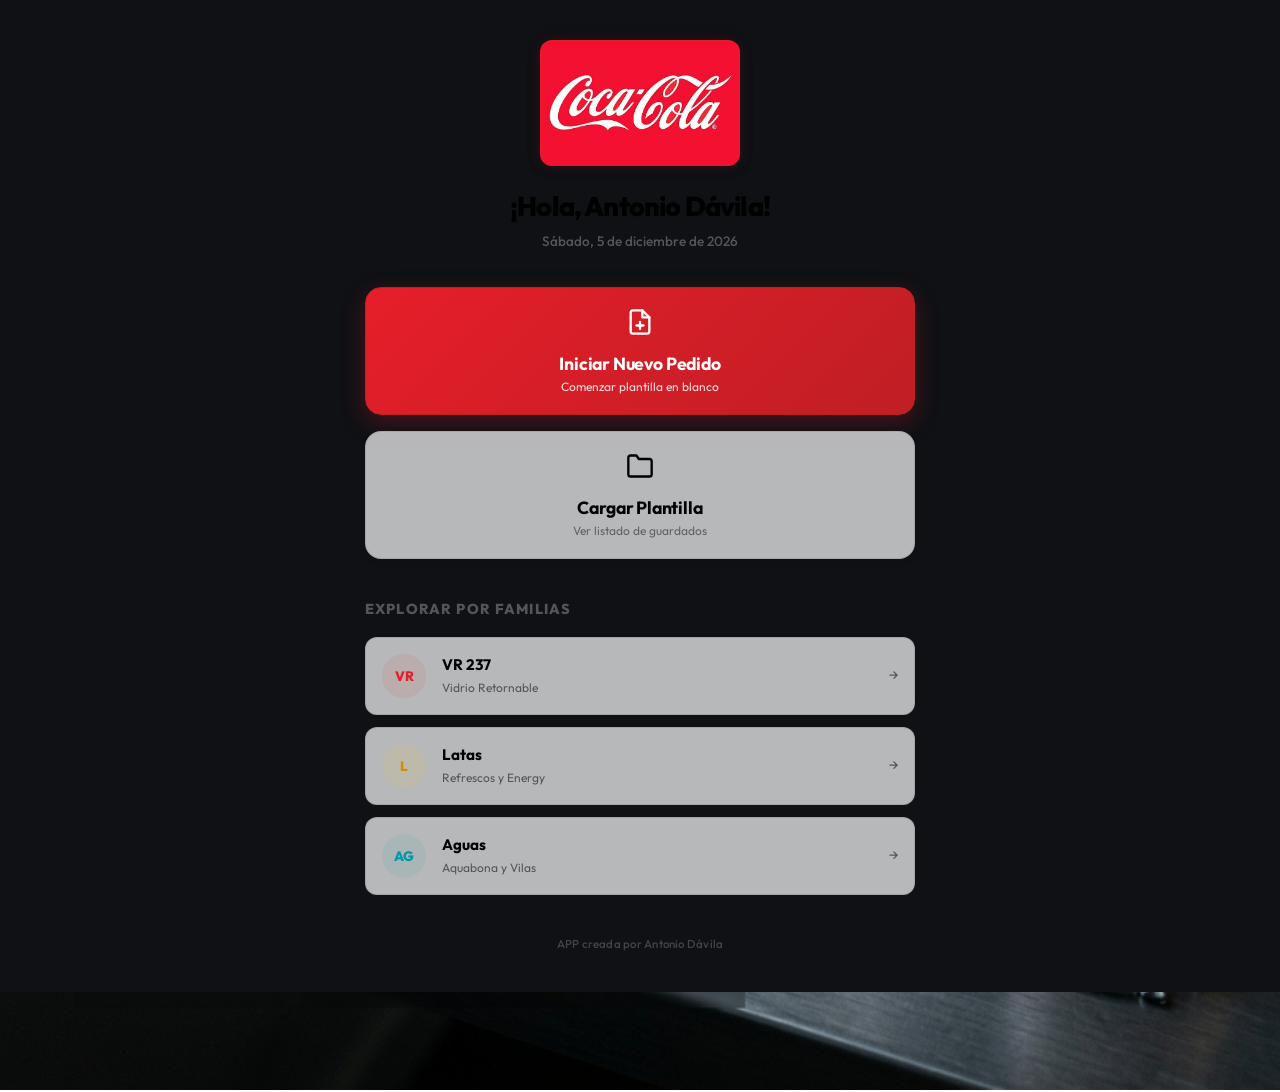
==== commit a8504633: "Add files via upload" ====
--- a/index.html
+++ b/index.html
@@ -84,6 +84,9 @@
           <div class="dash-card-arrow">&rarr;</div>
         </div>
       </div>
+      <div class="dashboard-footer-credits" style="text-align: center; margin-top: 40px; font-size: 0.72rem; color: var(--text-tertiary); opacity: 0.75; font-weight: 500; font-family: 'Outfit', sans-serif; letter-spacing: 0.02em;">
+        APP creada por Antonio Dávila
+      </div>
     </div>
   </div>
 
@@ -110,35 +113,54 @@
       </div>
       <div class="header-actions">
         <div class="header-btn-group">
-          <button class="header-btn" id="btnNew" title="Nueva plantilla">
+          <button class="header-btn" id="btnNew" title="Nuevo Pedido">
             <svg width="18" height="18" viewBox="0 0 24 24" fill="none" stroke="currentColor" stroke-width="2" stroke-linecap="round">
               <line x1="12" y1="5" x2="12" y2="19"></line>
               <line x1="5" y1="12" x2="19" y2="12"></line>
+            </svg>
+          </button>
+          <button class="header-btn" id="btnCapture" title="Ver Captura de Propuesta">
+            <svg width="18" height="18" viewBox="0 0 24 24" fill="none" stroke="currentColor" stroke-width="2" stroke-linecap="round" stroke-linejoin="round">
+              <path d="M23 19a2 2 0 0 1-2 2H3a2 2 0 0 1-2-2V8a2 2 0 0 1 2-2h4l2-3h6l2 3h4a2 2 0 0 1 2 2z"></path>
+              <circle cx="12" cy="13" r="4"></circle>
+            </svg>
+          </button>
+          <button class="header-btn" id="btnContrast" title="Modo Sol / Alto Contraste">
+            <svg width="18" height="18" viewBox="0 0 24 24" fill="none" stroke="currentColor" stroke-width="2.2" stroke-linecap="round" stroke-linejoin="round">
+              <circle cx="12" cy="12" r="5"></circle>
+              <line x1="12" y1="1" x2="12" y2="3"></line>
+              <line x1="12" y1="21" x2="12" y2="23"></line>
+              <line x1="4.22" y1="4.22" x2="5.64" y2="5.64"></line>
+              <line x1="18.36" y1="18.36" x2="19.78" y2="19.78"></line>
+              <line x1="1" y1="12" x2="3" y2="12"></line>
+              <line x1="21" y1="12" x2="23" y2="12"></line>
+              <line x1="4.22" y1="19.78" x2="5.64" y2="18.36"></line>
+              <line x1="18.36" y1="5.64" x2="19.78" y2="4.22"></line>
+            </svg>
+          </button>
+          <button class="header-btn" id="btnSave" title="Guardar Plantilla">
+            <svg width="18" height="18" viewBox="0 0 24 24" fill="none" stroke="currentColor" stroke-width="2" stroke-linecap="round" stroke-linejoin="round">
+              <path d="M19 21H5a2 2 0 0 1-2-2V5a2 2 0 0 1 2-2h11l5 5v11a2 2 0 0 1-2 2z"></path>
+              <polyline points="17 21 17 13 7 13 7 21"></polyline>
+              <polyline points="7 3 7 8 15 8"></polyline>
+            </svg>
+          </button>
+          <button class="header-btn" id="btnLoad" title="Cargar Plantilla">
+            <svg width="18" height="18" viewBox="0 0 24 24" fill="none" stroke="currentColor" stroke-width="2" stroke-linejoin="round">
+              <path d="M22 19a2 2 0 0 1-2 2H4a2 2 0 0 1-2-2V5a2 2 0 0 1 2-2h5l2 3h9a2 2 0 0 1 2 2z"></path>
+            </svg>
+          </button>
+          <button class="header-btn" id="btnPrint" title="Imprimir / PDF">
+            <svg width="18" height="18" viewBox="0 0 24 24" fill="none" stroke="currentColor" stroke-width="2" stroke-linecap="round" stroke-linejoin="round">
+              <polyline points="6 9 6 2 18 2 18 9"></polyline>
+              <path d="M6 18H4a2 2 0 0 1-2-2v-5a2 2 0 0 1 2-2h16a2 2 0 0 1 2 2v5a2 2 0 0 1-2 2h-2"></path>
+              <rect x="6" y="14" width="12" height="8"></rect>
             </svg>
           </button>
           <button class="header-btn" id="btnClearQty" title="Poner cantidades a cero">
             <svg width="18" height="18" viewBox="0 0 24 24" fill="none" stroke="currentColor" stroke-width="2" stroke-linecap="round" stroke-linejoin="round">
               <path d="M18.42 15.61a2.1 2.1 0 0 1 0 2.97L15.97 21H3v-4.5L13.1 6.4a2.1 2.1 0 0 1 2.97 0z"></path>
               <path d="M9 15h12"></path>
-            </svg>
-          </button>
-          <button class="header-btn" id="btnSave" title="Guardar plantilla">
-            <svg width="18" height="18" viewBox="0 0 24 24" fill="none" stroke="currentColor" stroke-width="2" stroke-linecap="round" stroke-linejoin="round">
-              <path d="M19 21H5a2 2 0 0 1-2-2V5a2 2 0 0 1 2-2h11l5 5v11a2 2 0 0 1-2 2z"></path>
-              <polyline points="17 21 17 13 7 13 7 21"></polyline>
-              <polyline points="7 3 7 8 15 8"></polyline>
-            </svg>
-          </button>
-          <button class="header-btn" id="btnLoad" title="Cargar plantilla">
-            <svg width="18" height="18" viewBox="0 0 24 24" fill="none" stroke="currentColor" stroke-width="2" stroke-linejoin="round">
-              <path d="M22 19a2 2 0 0 1-2 2H4a2 2 0 0 1-2-2V5a2 2 0 0 1 2-2h5l2 3h9a2 2 0 0 1 2 2z"></path>
-            </svg>
-          </button>
-          <button class="header-btn" id="btnPrint" title="Generar PDF / Imprimir">
-            <svg width="18" height="18" viewBox="0 0 24 24" fill="none" stroke="currentColor" stroke-width="2" stroke-linecap="round" stroke-linejoin="round">
-              <polyline points="6 9 6 2 18 2 18 9"></polyline>
-              <path d="M6 18H4a2 2 0 0 1-2-2v-5a2 2 0 0 1 2-2h16a2 2 0 0 1 2 2v5a2 2 0 0 1-2 2h-2"></path>
-              <rect x="6" y="14" width="12" height="8"></rect>
             </svg>
           </button>
         </div>
@@ -185,6 +207,10 @@
       <!-- Categories rendered by JavaScript -->
     </main>
 
+    <div class="app-credits" style="text-align: center; padding: 25px 0 100px 0; font-size: 0.72rem; color: #a0aab8; opacity: 0.75; font-weight: 500; font-family: 'Outfit', sans-serif; letter-spacing: 0.02em;">
+      APP creada por Antonio Dávila
+    </div>
+
     <footer id="totals-bar">
       <div class="totals-content">
         <div class="total-item">
@@ -206,52 +232,30 @@
       </div>
     </footer>
 
-    <!-- Botones Flotantes (FABs) de Compartir -->
-    <button id="fab-whatsapp" class="fab-whatsapp" title="Compartir por WhatsApp">
-      <svg viewBox="0 0 24 24" width="28" height="28" fill="white">
-        <path d="M17.472 14.382c-.297-.149-1.758-.867-2.03-.967-.273-.099-.471-.148-.67.15-.197.297-.767.966-.94 1.164-.173.199-.347.223-.644.075-.297-.15-1.255-.463-2.39-1.475-.883-.788-1.48-1.761-1.653-2.059-.173-.297-.018-.458.13-.606.134-.133.298-.347.446-.52.149-.174.198-.298.298-.497.099-.198.05-.371-.025-.52-.075-.149-.669-1.612-.916-2.207-.242-.579-.487-.5-.669-.51-.173-.008-.371-.01-.57-.01-.198 0-.52.074-.792.372-.272.297-1.04 1.016-1.04 2.479 0 1.462 1.065 2.875 1.213 3.074.149.198 2.096 3.2 5.077 4.487.709.306 1.262.489 1.694.625.712.227 1.36.195 1.871.118.571-.085 1.758-.719 2.006-1.413.248-.694.248-1.289.173-1.413-.074-.124-.272-.198-.57-.347m-5.421 7.403h-.004a9.87 9.87 0 0 1-5.031-1.378l-.361-.214-3.741.982.998-3.648-.235-.374a9.86 9.86 0 0 1-1.51-5.26c.001-5.45 4.436-9.884 9.888-9.884 2.64 0 5.122 1.03 6.988 2.898a9.825 9.825 0 0 1 2.893 6.994c-.003 5.45-4.437 9.884-9.885 9.884m8.413-18.297A11.815 11.815 0 0 0 12.05 0C5.495 0 .16 5.335.157 11.892c0 2.096.547 4.142 1.588 5.945L.057 24l6.305-1.654a11.882 11.882 0 0 0 5.683 1.448h.005c6.554 0 11.89-5.335 11.893-11.893a11.821 11.821 0 0 0-3.48-8.413z"/>
-      </svg>
-    </button>
-    <button id="fab-email" class="fab-email" title="Compartir por Correo (Propuesta)">
-      <svg viewBox="0 0 24 24" width="26" height="26" fill="white">
-        <path d="M20 4H4c-1.1 0-1.99.9-1.99 2L2 18c0 1.1.9 2 2 2h16c1.1 0 2-.9 2-2V6c0-1.1-.9-2-2-2zm0 4l-8 5-8-5V6l8 5 8-5v2z"/>
-      </svg>
-    </button>
-    <button id="fab-catalog" class="fab-catalog" title="Ver Catálogo Oficial 2025">
-      <svg viewBox="0 0 24 24" width="26" height="26" fill="white">
-        <path d="M4 6H2v14c0 1.1.9 2 2 2h14v-2H4V6zm16-4H8c-1.1 0-2 .9-2 2v12c0 1.1.9 2 2 2h12c1.1 0 2-.9 2-2V4c0-1.1-.9-2-2-2zm-1 9H9V9h10v2zm-4 4H9v-2h6v2zm4-8H9V5h10v2z"/>
-      </svg>
-    </button>
-  </div>
-
-  <!-- Modal del Catálogo (Pantalla Completa) -->
-  <div id="catalog-modal" class="catalog-modal hidden">
-    <div class="catalog-modal-content">
-      <div class="catalog-modal-header">
-        <h3>Catálogo de Productos 2025</h3>
-        <button class="catalog-modal-close" onclick="closeCatalogModal()">&times;</button>
-      </div>
-      <div class="catalog-modal-nav">
-        <div class="nav-group">
-          <span class="nav-group-title">Alimentación:</span>
-          <button class="nav-page-btn" data-page="4" onclick="jumpToCatalogPage(4)">Refrescos</button>
-          <button class="nav-page-btn" data-page="6" onclick="jumpToCatalogPage(6)">Deportes/Té</button>
-          <button class="nav-page-btn" data-page="7" onclick="jumpToCatalogPage(7)">Mixers/Energy</button>
-          <button class="nav-page-btn" data-page="9" onclick="jumpToCatalogPage(9)">Aguas</button>
-        </div>
-        <div class="nav-group">
-          <span class="nav-group-title">Hostelería:</span>
-          <button class="nav-page-btn" data-page="10" onclick="jumpToCatalogPage(10)">Refrescos</button>
-          <button class="nav-page-btn" data-page="11" onclick="jumpToCatalogPage(11)">Zumos/Té</button>
-          <button class="nav-page-btn" data-page="12" onclick="jumpToCatalogPage(12)">Mixers/Energy</button>
-          <button class="nav-page-btn" data-page="13" onclick="jumpToCatalogPage(13)">Aguas</button>
-        </div>
-      </div>
-      <div class="catalog-modal-body">
-        <iframe id="catalog-iframe" src="" class="catalog-iframe"></iframe>
-      </div>
-    </div>
-  </div>
+    <!-- Barra Lateral de Acciones (Estilo Físico Premium) -->
+    <div id="sidebar-actions" class="sidebar-actions">
+      <button id="btn-copy-sidebar" class="sidebar-btn" title="Copiar Propuesta al Portapapeles">
+        <svg viewBox="0 0 24 24" width="24" height="24" fill="currentColor">
+          <path d="M16 1H4c-1.1 0-2 .9-2 2v14h2V3h12V1zm3 4H8c-1.1 0-2 .9-2 2v14c0 1.1.9 2 2 2h11c1.1 0 2-.9 2-2V7c0-1.1-.9-2-2-2zm0 16H8V7h11v14z"/>
+        </svg>
+      </button>
+      <button id="btn-email-sidebar" class="sidebar-btn" title="Compartir por Correo">
+        <svg viewBox="0 0 24 24" width="24" height="24" fill="currentColor">
+          <path d="M20 4H4c-1.1 0-1.99.9-1.99 2L2 18c0 1.1.9 2 2 2h16c1.1 0 2-.9 2-2V6c0-1.1-.9-2-2-2zm0 4l-8 5-8-5V6l8 5 8-5v2z"/>
+        </svg>
+      </button>
+      <button id="btn-whatsapp-sidebar" class="sidebar-btn" title="Compartir por WhatsApp">
+        <svg viewBox="0 0 24 24" width="24" height="24" fill="currentColor">
+          <path d="M12.012 2C6.48 2 2 6.48 2 12c0 2.17.7 4.19 1.89 5.84L2 22l4.31-1.78c1.65.98 3.56 1.56 5.7 1.56 5.52 0 10-4.48 10-10S17.53 2 12.012 2zm.05 18c-1.93 0-3.69-.53-5.22-1.45l-.37-.22-2.58.74.75-2.51-.24-.39c-.99-1.57-1.57-3.41-1.57-5.41 0-5.07 4.13-9.2 9.22-9.2 5.09 0 9.22 4.13 9.22 9.2s-4.13 9.2-9.22 9.2z"/>
+        </svg>
+      </button>
+      <button id="btn-catalog-sidebar" class="sidebar-btn" title="Ver Catálogo Oficial 2025">
+        <svg viewBox="0 0 24 24" width="24" height="24" fill="currentColor">
+          <path d="M4 6H2v14c0 1.1.9 2 2 2h14v-2H4V6zm16-4H8c-1.1 0-2 .9-2 2v12c0 1.1.9 2 2 2h12c1.1 0 2-.9 2-2V4c0-1.1-.9-2-2-2zm-1 9H9V9h10v2zm-4 4H9v-2h6v2zm4-8H9V5h10v2z"/>
+        </svg>
+      </button>
+    </div>
+
 
   <!-- Teclado Numérico Virtual Táctil -->
   <div id="virtual-keypad" class="virtual-keypad">
--- a/css/styles.css
+++ b/css/styles.css
@@ -3,11 +3,11 @@
    ============================================================ */
 
 :root {
-  --bg-primary: #F4F4F6;
-  --bg-secondary: #FFFFFF;
-  --bg-card: #FFFFFF;
-  --bg-card-hover: #F8F9FA;
-  --bg-input: rgba(230, 30, 42, 0.04);
+  --bg-primary: #0f1115;
+  --bg-secondary: rgba(255, 255, 255, 0.7);
+  --bg-card: rgba(255, 255, 255, 0.65);
+  --bg-card-hover: rgba(255, 255, 255, 0.75);
+  --bg-input: rgba(230, 30, 42, 0.05);
   --text-primary: #000000;
   --text-secondary: #222224;
   --text-tertiary: #555559;
@@ -18,15 +18,15 @@
   --teal: #0097A7;
   --green: #25D366;
   --gold: #D48C00;
-  --border: rgba(0, 0, 0, 0.08);
-  --border-light: rgba(0, 0, 0, 0.12);
+  --border: rgba(0, 0, 0, 0.1);
+  --border-light: rgba(0, 0, 0, 0.15);
   --radius-sm: 8px;
   --radius-md: 12px;
   --radius-lg: 16px;
   --radius-xl: 20px;
-  --shadow-sm: 0 2px 8px rgba(0,0,0,0.04);
-  --shadow-md: 0 4px 16px rgba(0,0,0,0.06);
-  --shadow-lg: 0 8px 32px rgba(0,0,0,0.08);
+  --shadow-sm: 0 2px 8px rgba(0,0,0,0.06);
+  --shadow-md: 0 4px 16px rgba(0,0,0,0.08);
+  --shadow-lg: 0 8px 32px rgba(0,0,0,0.12);
   --transition: all 0.2s cubic-bezier(0.4, 0, 0.2, 1);
   --safe-bottom: env(safe-area-inset-bottom, 0px);
 }
@@ -44,7 +44,11 @@
 }
 
 body {
-  background: var(--bg-primary);
+  background-image: url('../assets/desk_background.png');
+  background-size: cover;
+  background-position: center;
+  background-attachment: fixed;
+  background-repeat: no-repeat;
   font-family: 'Outfit', -apple-system, BlinkMacSystemFont, 'Segoe UI', Roboto, sans-serif;
   color: var(--text-primary);
   line-height: 1.5;
@@ -205,31 +209,33 @@
 
 .header-btn-group {
   display: flex;
-  background: rgba(0, 0, 0, 0.04);
-  border: 1px solid var(--border);
-  border-radius: var(--radius-sm);
-  padding: 2px;
-  gap: 2px;
+  background: rgba(255, 255, 255, 0.85);
+  border: 1px solid rgba(255, 255, 255, 0.5);
+  border-radius: 20px;
+  padding: 3px 6px;
+  gap: 6px;
+  box-shadow: 0 2px 10px rgba(0,0,0,0.1), inset 0 1px 0 rgba(255,255,255,0.9);
 }
 
 .header-btn-group .header-btn {
-  width: 36px;
-  height: 36px;
+  width: 34px;
+  height: 34px;
   display: flex;
   align-items: center;
   justify-content: center;
   border: none;
-  border-radius: 6px;
+  border-radius: 50%;
   background: transparent;
-  color: var(--text-secondary);
+  color: #333333;
   cursor: pointer;
-  transition: var(--transition);
+  transition: all 0.2s;
   box-shadow: none;
 }
 
 .header-btn-group .header-btn:hover {
   background: rgba(0, 0, 0, 0.05);
-  color: var(--text-primary);
+  color: #000000;
+  transform: scale(1.05);
   box-shadow: none;
 }
 
@@ -352,11 +358,15 @@
    CATEGORY SECTIONS
    ============================================================ */
 .category-section {
-  margin: 8px 16px;
+  margin: 16px;
   border-radius: var(--radius-lg);
   overflow: hidden;
-  border: 1px solid var(--border);
-  background: var(--bg-card);
+  border: 1px solid rgba(255, 255, 255, 0.25);
+  background: rgba(255, 255, 255, 0.65);
+  backdrop-filter: blur(25px);
+  -webkit-backdrop-filter: blur(25px);
+  box-shadow: 0 8px 32px 0 rgba(0, 0, 0, 0.15);
+  transition: transform 0.2s;
 }
 
 .category-header {
@@ -364,8 +374,9 @@
   display: flex;
   justify-content: space-between;
   align-items: center;
-  background: color-mix(in srgb, var(--cat-color, var(--red)) 8%, transparent);
-  border-left: 3px solid var(--cat-color, var(--red));
+  background: linear-gradient(180deg, #3a3f47 0%, #20242a 100%);
+  border-bottom: 2px solid rgba(0, 0, 0, 0.3);
+  border-left: 6px solid var(--cat-color, var(--red));
   cursor: pointer;
   user-select: none;
   -webkit-user-select: none;
@@ -373,11 +384,11 @@
 }
 
 .category-header:hover {
-  background: color-mix(in srgb, var(--cat-color, var(--red)) 12%, transparent);
+  background: linear-gradient(180deg, #444a53 0%, #292d35 100%);
 }
 
 .category-header:active {
-  background: color-mix(in srgb, var(--cat-color, var(--red)) 16%, transparent);
+  background: linear-gradient(180deg, #20242a 0%, #15181c 100%);
 }
 
 .category-title {
@@ -390,17 +401,17 @@
 .cat-name {
   font-weight: 700;
   font-size: 1.05rem;
-  color: var(--text-primary);
+  color: #ffffff;
   white-space: nowrap;
   overflow: hidden;
   text-overflow: ellipsis;
+  text-shadow: 0 1px 2px rgba(0,0,0,0.5);
 }
 
 .cat-count {
-  font-size: 0.9rem;
-  font-weight: 600;
-  color: var(--text-secondary);
-  font-weight: 400;
+  font-size: 0.85rem;
+  font-weight: 500;
+  color: #b0bec5;
 }
 
 .category-right {
@@ -412,14 +423,15 @@
 
 .cat-total {
   font-size: 0.95rem;
-  font-weight: 600;
-  color: var(--text-secondary);
+  font-weight: 700;
+  color: #ffffff;
   font-variant-numeric: tabular-nums;
+  text-shadow: 0 1px 2px rgba(0,0,0,0.5);
 }
 
 .chevron {
   font-size: 1rem;
-  color: var(--text-secondary);
+  color: #ffffff;
   transition: transform 0.3s cubic-bezier(0.4, 0, 0.2, 1);
   display: inline-block;
 }
@@ -576,7 +588,7 @@
 }
 
 /* ============================================================
-   TOTALS BAR
+   TOTALS BAR (Dark Brushed Metal)
    ============================================================ */
 #totals-bar {
   position: fixed;
@@ -584,11 +596,10 @@
   left: 0;
   right: 0;
   z-index: 100;
-  background: rgba(255, 255, 255, 0.92);
-  backdrop-filter: blur(20px);
-  -webkit-backdrop-filter: blur(20px);
-  border-top: 1px solid var(--border-light);
-  padding: 12px 16px;
+  background: linear-gradient(180deg, #2b303b 0%, #171a21 100%);
+  border-top: 2px solid #111113;
+  padding: 14px 16px;
+  box-shadow: 0 -4px 20px rgba(0, 0, 0, 0.4);
 }
 
 #totals-bar::before {
@@ -597,7 +608,7 @@
   top: 0;
   left: 0;
   right: 0;
-  height: 1px;
+  height: 2px;
   background: linear-gradient(90deg, transparent, var(--red), var(--red-light), var(--red), transparent);
 }
 
@@ -605,7 +616,7 @@
   display: flex;
   justify-content: space-around;
   align-items: center;
-  max-width: 600px;
+  max-width: 800px;
   margin: 0 auto;
 }
 
@@ -613,268 +624,102 @@
   display: flex;
   flex-direction: column;
   align-items: center;
-  gap: 2px;
+  gap: 4px;
 }
 
 .total-label {
-  font-size: 0.75rem;
-  color: var(--text-secondary);
+  font-size: 0.72rem;
+  color: #a0aab8;
   text-transform: uppercase;
-  letter-spacing: 0.05em;
-  font-weight: 500;
+  letter-spacing: 0.08em;
+  font-weight: 700;
 }
 
 .total-value {
-  font-size: 1.15rem;
+  font-size: 1.25rem;
   font-weight: 800;
-  color: var(--text-primary);
+  color: #ffffff;
   font-variant-numeric: tabular-nums;
-  transition: var(--transition);
-}
-
-.total-neta {
-  color: var(--red-light);
+  text-shadow: 0 1px 3px rgba(0,0,0,0.5);
+}
+
+/* Specific colors matching the reference image */
+#totalBruta {
+  color: #FFB800 !important; /* Gold */
+}
+
+#totalNeta {
+  color: #FF3B4A !important; /* Orange-Red / Coral */
 }
 
 /* ============================================================
-   WHATSAPP FAB
+   SIDEBAR ACTIONS PANEL (Raised 3D Silver Metal)
    ============================================================ */
-.fab-whatsapp {
+.sidebar-actions {
   position: fixed;
-  bottom: 90px;
-  right: 20px;
-  width: 56px;
-  height: 56px;
-  border-radius: 50%;
-  background: var(--green);
-  color: white;
-  border: none;
-  box-shadow: 0 4px 20px rgba(37, 211, 102, 0.4);
+  right: 24px;
+  top: 50%;
+  transform: translateY(-50%);
+  z-index: 100;
+  display: flex;
+  flex-direction: column;
+  gap: 18px;
+  padding: 18px 12px;
+  background: linear-gradient(135deg, #f5f7fa 0%, #c3cfe2 100%);
+  border: 2px solid #ffffff;
+  border-radius: 20px;
+  box-shadow: 0 8px 32px rgba(0, 0, 0, 0.25), 
+              inset -2px -2px 6px rgba(0, 0, 0, 0.15), 
+              inset 2px 2px 6px rgba(255, 255, 255, 0.9);
+}
+
+.sidebar-btn {
+  width: 46px;
+  height: 46px;
+  border-radius: 12px;
+  border: 1px solid rgba(0, 0, 0, 0.15);
+  background: linear-gradient(135deg, #ffffff 0%, #e0e0e0 100%);
+  color: #333333;
   display: flex;
   align-items: center;
   justify-content: center;
   cursor: pointer;
-  z-index: 99;
-  transition: var(--transition);
-}
-
-.fab-whatsapp:hover {
-  transform: scale(1.1);
-  box-shadow: 0 6px 28px rgba(37, 211, 102, 0.55);
-}
-
-.fab-whatsapp:active {
-  transform: scale(0.95);
-}
-
-/* ============================================================
-   EMAIL FAB
-   ============================================================ */
-.fab-email {
-  position: fixed;
-  bottom: 156px;
-  right: 20px;
-  width: 56px;
-  height: 56px;
-  border-radius: 50%;
-  background: var(--red-light);
-  color: white;
-  border: none;
-  box-shadow: 0 4px 20px rgba(192, 30, 37, 0.3);
-  display: flex;
-  align-items: center;
-  justify-content: center;
-  cursor: pointer;
-  z-index: 99;
-  transition: var(--transition);
-}
-
-.fab-email:hover {
-  transform: scale(1.1);
-  box-shadow: 0 6px 28px rgba(192, 30, 37, 0.45);
-  background: var(--red);
-}
-
-.fab-email:active {
-  transform: scale(0.95);
-}
-
-/* ============================================================
-   CATALOG FAB
-   ============================================================ */
-.fab-catalog {
-  position: fixed;
-  bottom: 222px;
-  right: 20px;
-  width: 56px;
-  height: 56px;
-  border-radius: 50%;
-  background: var(--blue);
-  color: white;
-  border: none;
-  box-shadow: 0 4px 20px rgba(21, 101, 192, 0.4);
-  display: flex;
-  align-items: center;
-  justify-content: center;
-  cursor: pointer;
-  z-index: 99;
-  transition: var(--transition);
-}
-
-.fab-catalog:hover {
-  transform: scale(1.1);
-  box-shadow: 0 6px 28px rgba(21, 101, 192, 0.55);
-}
-
-.fab-catalog:active {
-  transform: scale(0.95);
-}
-
-.fab-catalog svg {
-  width: 26px;
-  height: 26px;
-}
-
-/* ============================================================
-   CATALOG MODAL (FULLSCREEN)
-   ============================================================ */
-.catalog-modal {
-  position: fixed;
-  top: 0;
-  left: 0;
-  width: 100vw;
-  height: 100vh;
-  background: rgba(0, 0, 0, 0.85);
-  backdrop-filter: blur(10px);
-  -webkit-backdrop-filter: blur(10px);
-  display: flex;
-  align-items: center;
-  justify-content: center;
-  z-index: 200;
-}
-
-.catalog-modal.hidden {
-  display: none !important;
-}
-
-.catalog-modal-content {
-  width: 95vw;
-  height: 92vh;
-  background: var(--bg-card);
-  border: 1px solid var(--border-light);
-  border-radius: var(--radius-lg);
-  display: flex;
-  flex-direction: column;
-  overflow: hidden;
-  box-shadow: var(--shadow-lg);
-}
-
-.catalog-modal-header {
-  display: flex;
-  align-items: center;
-  justify-content: space-between;
-  padding: 16px 24px;
-  border-bottom: 1px solid var(--border);
-  background: var(--bg-secondary);
-}
-
-.catalog-modal-header h3 {
-  margin: 0;
-  font-size: 1.15rem;
-  font-weight: 700;
-  color: var(--text-primary);
-}
-
-.catalog-modal-close {
-  background: transparent;
-  border: none;
-  color: var(--text-secondary);
-  font-size: 2rem;
-  line-height: 1;
-  cursor: pointer;
-  padding: 0;
-  transition: var(--transition);
-  display: flex;
-  align-items: center;
-  justify-content: center;
-  width: 36px;
-  height: 36px;
-  border-radius: 50%;
-}
-
-.catalog-modal-close:hover {
-  color: var(--red-light);
-  background: rgba(255, 255, 255, 0.05);
-}
-
-.catalog-modal-nav {
-  display: flex;
-  flex-wrap: wrap;
-  gap: 16px;
-  padding: 12px 24px;
-  background: var(--bg-card);
-  border-bottom: 1px solid var(--border);
-  align-items: center;
-}
-
-.nav-group {
-  display: flex;
-  align-items: center;
-  gap: 8px;
-}
-
-.nav-group-title {
-  font-size: 0.8rem;
-  font-weight: 700;
-  color: var(--text-secondary);
-  text-transform: uppercase;
-  letter-spacing: 0.05em;
-}
-
-.nav-page-btn {
-  background: rgba(255, 255, 255, 0.05);
-  border: 1px solid var(--border);
-  color: var(--text-primary);
-  padding: 6px 12px;
-  font-size: 0.85rem;
-  border-radius: var(--radius-sm);
-  cursor: pointer;
-  transition: var(--transition);
-  font-family: inherit;
-}
-
-.nav-page-btn:hover {
-  background: var(--blue);
-  border-color: var(--blue);
-  transform: translateY(-1px);
-}
-
-.nav-page-btn.active {
-  background: var(--blue);
-  border-color: var(--blue);
-  font-weight: 600;
-}
-
-.catalog-modal-body {
-  flex: 1;
-  width: 100%;
-  height: 100%;
-  background: #202023;
-  position: relative;
-  -webkit-overflow-scrolling: touch;
-}
-
-.catalog-iframe {
-  width: 100%;
-  height: 100%;
-  border: none;
-  display: block;
-}
-
-.fab-whatsapp svg {
-  width: 28px;
-  height: 28px;
-}
+  outline: none;
+  transition: all 0.2s cubic-bezier(0.4, 0, 0.2, 1);
+  box-shadow: 0 4px 6px rgba(0, 0, 0, 0.15), 
+              inset -1px -1px 2px rgba(0, 0, 0, 0.1), 
+              inset 1px 1px 2px rgba(255, 255, 255, 0.9);
+}
+
+.sidebar-btn svg {
+  width: 24px;
+  height: 24px;
+  fill: currentColor;
+  transition: transform 0.2s;
+  /* Embossed look */
+  filter: drop-shadow(1px 1px 0px rgba(255, 255, 255, 0.9)) drop-shadow(-1px -1px 0px rgba(0, 0, 0, 0.25));
+}
+
+.sidebar-btn:hover {
+  transform: translateY(-2px);
+  background: linear-gradient(135deg, #ffffff 0%, #d5d5d5 100%);
+  color: #111111;
+  box-shadow: 0 6px 12px rgba(0, 0, 0, 0.2), 
+              inset -1px -1px 2px rgba(0, 0, 0, 0.15), 
+              inset 1px 1px 2px rgba(255, 255, 255, 0.9);
+}
+
+.sidebar-btn:active {
+  transform: translateY(1px);
+  background: linear-gradient(135deg, #e0e0e0 0%, #ffffff 100%);
+  box-shadow: inset 1px 1px 3px rgba(0, 0, 0, 0.2), 
+              inset -1px -1px 3px rgba(255, 255, 255, 0.5);
+}
+
+#btn-copy-sidebar:hover { color: #1976D2; }
+#btn-email-sidebar:hover { color: #D32F2F; }
+#btn-whatsapp-sidebar:hover { color: #388E3C; }
+#btn-catalog-sidebar:hover { color: #E64A19; }
 
 /* ============================================================
    MODAL
@@ -1433,6 +1278,7 @@
    ============================================================ */
 
 .search-container {
+  display: none !important;
   padding: 0 16px;
   margin-bottom: 12px;
 }
@@ -1669,62 +1515,71 @@
 .stepper-container {
   display: inline-flex;
   align-items: center;
-  gap: 4px;
+  justify-content: space-between;
+  background: rgba(42, 50, 61, 0.5) !important;
+  backdrop-filter: blur(5px);
+  -webkit-backdrop-filter: blur(5px);
+  border-radius: 20px;
+  border: 1.5px solid rgba(255, 255, 255, 0.15) !important;
+  padding: 2px 4px;
+  width: 95px;
+  height: 32px;
+  box-shadow: inset 0 2px 5px rgba(0,0,0,0.5), 0 2px 4px rgba(0,0,0,0.1);
+  vertical-align: middle;
+}
+
+.qty-input {
+  width: 32px !important;
+  height: 28px !important;
+  border: none !important;
+  background: transparent !important;
+  color: #FFFFFF !important;
+  font-family: 'Outfit', sans-serif;
+  font-weight: 800 !important;
+  font-size: 1.05rem !important;
+  text-align: center !important;
+  padding: 0 !important;
+  outline: none !important;
+  box-shadow: none !important;
+}
+
+.stepper-btn {
+  width: 22px;
+  height: 22px;
+  border-radius: 50%;
+  background: rgba(255, 255, 255, 0.15) !important;
+  border: 1px solid rgba(255, 255, 255, 0.25) !important;
+  color: #FFFFFF !important;
+  display: flex;
+  align-items: center;
   justify-content: center;
-}
-
-.stepper-controls {
-  display: flex;
-  flex-direction: row;
-  gap: 3px;
-}
-
-.stepper-btn {
-  width: 24px;
-  height: 32px;
-  display: flex;
-  align-items: center;
-  justify-content: center;
-  background: var(--bg-secondary);
-  border: 1px solid rgba(255, 59, 74, 0.2);
-  border-radius: var(--radius-sm);
-  color: #000000;
-  font-family: inherit;
-  font-weight: 700;
   font-size: 0.95rem;
+  font-weight: 800;
   cursor: pointer;
   user-select: none;
-  transition: var(--transition);
+  -webkit-user-select: none;
+  transition: all 0.15s cubic-bezier(0.4, 0, 0.2, 1);
+  box-shadow: 0 1px 3px rgba(0,0,0,0.2);
 }
 
 .stepper-btn:hover {
-  background: var(--bg-card-hover);
-  border-color: var(--red);
-  box-shadow: 0 0 6px var(--red-glow);
+  background: rgba(255, 255, 255, 0.3) !important;
+  border-color: rgba(255, 255, 255, 0.5) !important;
+  transform: scale(1.05);
+  box-shadow: none;
 }
 
 .stepper-btn:active {
-  transform: scale(0.92);
+  background: rgba(255, 255, 255, 0.1) !important;
+  transform: scale(0.9);
 }
 
 @media (max-width: 768px) {
   .stepper-container {
-    display: flex;
-    width: 100%;
-    gap: 8px;
+    display: inline-flex;
+    width: 95px;
+    gap: 0;
     justify-content: space-between;
-  }
-  
-  .qty-input {
-    flex: 1;
-    min-width: 50px;
-  }
-  
-  .stepper-btn {
-    width: 36px;
-    height: 36px;
-    font-size: 1.1rem;
-    border-radius: var(--radius-sm);
   }
 }
 
@@ -2355,6 +2210,230 @@
 }
 
 /* ============================================================
+   ☀️ ALTO CONTRASTE / MODO SOL EXTERIOR
+   ============================================================ */
+body.high-contrast-mode {
+  background-image: none !important;
+  background-color: #F0F2F5 !important;
+  color: #000000 !important;
+}
+
+body.high-contrast-mode .category-section {
+  background: #FFFFFF !important;
+  border: 2px solid #000000 !important;
+  box-shadow: 0 4px 10px rgba(0,0,0,0.15) !important;
+}
+
+body.high-contrast-mode .category-header {
+  background: #000000 !important;
+  border-bottom: 2px solid #000000 !important;
+  border-left: 8px solid var(--cat-color, var(--red)) !important;
+}
+
+body.high-contrast-mode .cat-name,
+body.high-contrast-mode .cat-total,
+body.high-contrast-mode .chevron {
+  color: #FFFFFF !important;
+  text-shadow: none !important;
+  font-weight: 800 !important;
+}
+
+body.high-contrast-mode .cat-count {
+  color: #B0BEC5 !important;
+}
+
+body.high-contrast-mode .product-table thead th {
+  background: #E0E4EC !important;
+  color: #000000 !important;
+  font-weight: 800 !important;
+  border-bottom: 2px solid #000000 !important;
+}
+
+body.high-contrast-mode .product-table tbody tr {
+  border-bottom: 2px solid #D0D4DC !important;
+}
+
+body.high-contrast-mode .product-table tbody tr:hover {
+  background: #F1F3F7 !important;
+}
+
+body.high-contrast-mode .marca-cell {
+  color: #000000 !important;
+  font-weight: 800 !important;
+}
+
+body.high-contrast-mode .product-table tbody td {
+  color: #000000 !important;
+  font-weight: 700 !important;
+}
+
+body.high-contrast-mode .stepper-container {
+  background: #FFFFFF !important;
+  border: 2px solid #000000 !important;
+  box-shadow: none !important;
+}
+
+body.high-contrast-mode .qty-input {
+  color: #000000 !important;
+  font-weight: 900 !important;
+}
+
+body.high-contrast-mode .stepper-btn {
+  background: #000000 !important;
+  color: #FFFFFF !important;
+  border: 1px solid #000000 !important;
+}
+
+body.high-contrast-mode .stepper-btn:hover {
+  background: #333333 !important;
+}
+
+body.high-contrast-mode .dtoeur-input,
+body.high-contrast-mode .dto-input {
+  background: #FFFFFF !important;
+  border: 2px solid #000000 !important;
+  color: #000000 !important;
+  font-weight: 800 !important;
+}
+
+body.high-contrast-mode .calc-cell {
+  color: #000000 !important;
+  font-weight: 800 !important;
+}
+
+body.high-contrast-mode .calc-cell.neta-cell {
+  color: #D32F2F !important;
+}
+
+body.high-contrast-mode .calc-cell.netocaja-cell {
+  color: #2E7D32 !important;
+}
+
+body.high-contrast-mode #totals-bar {
+  background: #000000 !important;
+  border-top: 3px solid #000000 !important;
+}
+
+body.high-contrast-mode #totals-bar .total-label {
+  color: #CFD8DC !important;
+  font-weight: 800 !important;
+}
+
+body.high-contrast-mode #totals-bar .total-value {
+  color: #FFFFFF !important;
+  text-shadow: none !important;
+  font-weight: 900 !important;
+}
+
+body.high-contrast-mode #totalBruta {
+  color: #FFEB3B !important; /* Amarilla brillante */
+}
+
+body.high-contrast-mode #totalNeta {
+  color: #FF3B4A !important;
+}
+
+body.high-contrast-mode .group-header {
+  background: #FFFFFF !important;
+  border: 2px solid #000000 !important;
+  border-left: 8px solid var(--group-color, var(--red)) !important;
+  color: #000000 !important;
+  font-weight: 900 !important;
+}
+
+/* Header alto contraste */
+body.high-contrast-mode #app-header {
+  background: #FFFFFF !important;
+  border-bottom: 3px solid #000000 !important;
+}
+
+body.high-contrast-mode .header-title {
+  color: #000000 !important;
+  font-weight: 900 !important;
+}
+
+body.high-contrast-mode .header-date {
+  color: #333333 !important;
+}
+
+body.high-contrast-mode .header-btn-group {
+  background: #FFFFFF !important;
+  border: 2px solid #000000 !important;
+  box-shadow: none !important;
+}
+
+body.high-contrast-mode .header-btn-group .header-btn {
+  color: #000000 !important;
+}
+
+body.high-contrast-mode .header-btn-group .header-btn:hover {
+  background: #E0E4EC !important;
+}
+
+/* Dashboard alto contraste */
+body.high-contrast-mode .dashboard-view {
+  background-color: #F0F2F5 !important;
+}
+
+body.high-contrast-mode .dashboard-brand-banner {
+  background: #FFFFFF !important;
+  border: 2px solid #000000 !important;
+}
+
+body.high-contrast-mode .welcome-title {
+  color: #000000 !important;
+  font-weight: 900 !important;
+}
+
+body.high-contrast-mode .welcome-date {
+  color: #333333 !important;
+}
+
+body.high-contrast-mode .dash-btn {
+  background: #FFFFFF !important;
+  border: 2px solid #000000 !important;
+  box-shadow: none !important;
+  color: #000000 !important;
+}
+
+body.high-contrast-mode .dash-btn:hover {
+  background: #E0E4EC !important;
+}
+
+body.high-contrast-mode .dash-btn-text {
+  color: #000000 !important;
+  font-weight: 800 !important;
+}
+
+body.high-contrast-mode .dash-btn-sub {
+  color: #555555 !important;
+}
+
+body.high-contrast-mode .dash-group-card {
+  background: #FFFFFF !important;
+  border: 2px solid #000000 !important;
+  box-shadow: none !important;
+}
+
+body.high-contrast-mode .dash-group-card:hover {
+  background: #E0E4EC !important;
+}
+
+body.high-contrast-mode .dash-card-name {
+  color: #000000 !important;
+  font-weight: 800 !important;
+}
+
+body.high-contrast-mode .dash-card-desc {
+  color: #555555 !important;
+}
+
+body.high-contrast-mode .dashboard-section-title {
+  color: #000000 !important;
+  font-weight: 800 !important;
+}
+
+/* ============================================================
    PRINT AND PDF GENERATION STYLING
    ============================================================ */
 
@@ -2408,7 +2487,6 @@
   .fab-whatsapp,
   .fab-email,
   .fab-catalog,
-  .catalog-modal,
   .virtual-keypad,
   .modal-overlay,
   .toast {
